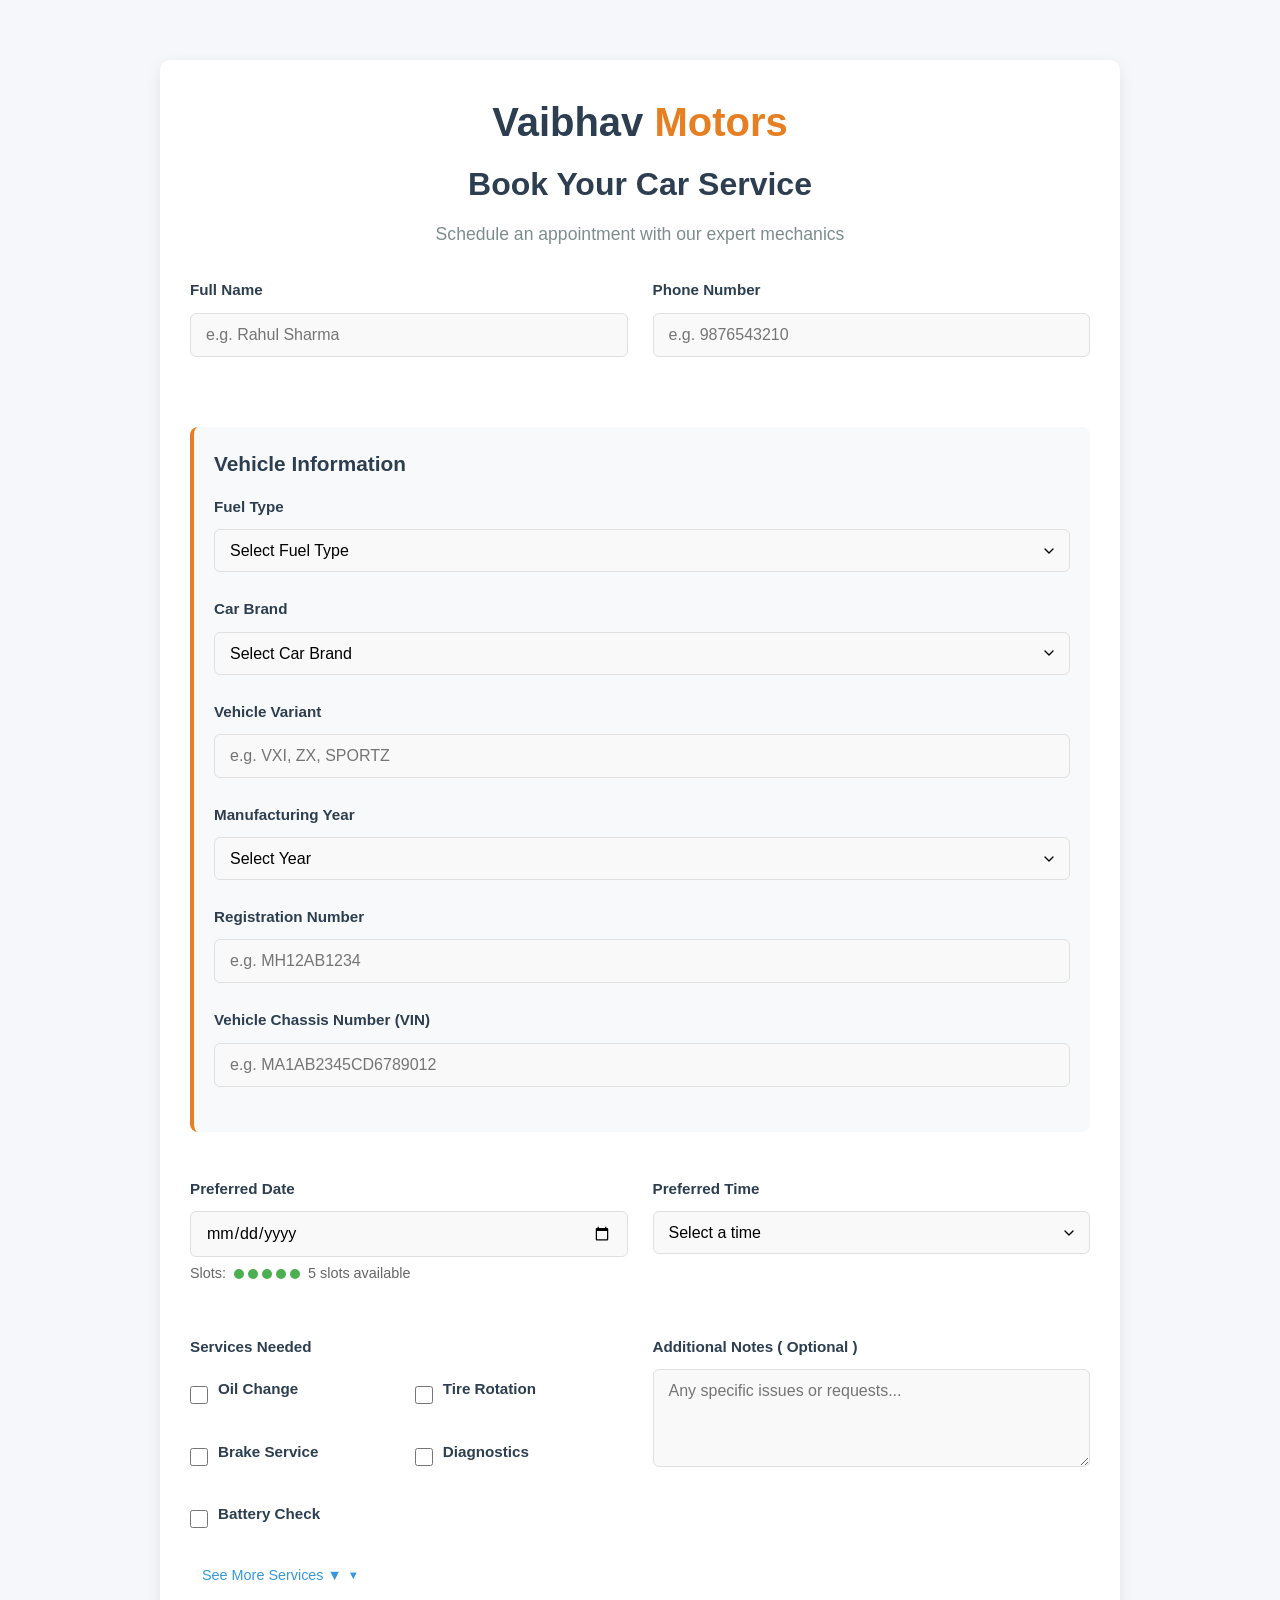
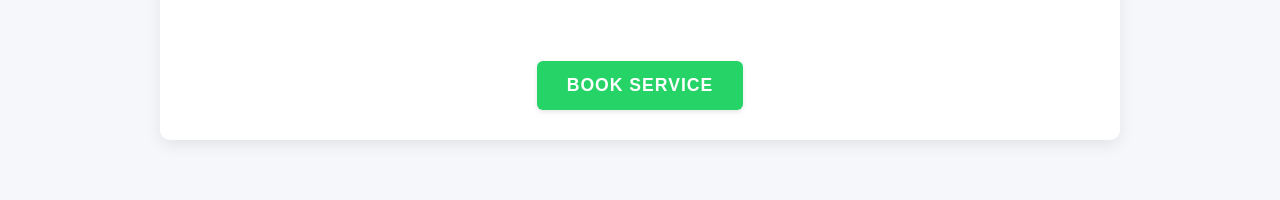
==== Booking.html @ 237698ea "Add files via upload" ====
<!DOCTYPE html>
<html lang="en">
<head>
    <meta charset="UTF-8">
    <meta name="viewport" content="width=device-width, initial-scale=1.0">
    <title>Garage Service Appointment</title>
    <style>
        /* Reset and Base Styles */
        * {
            margin: 0;
            padding: 0;
            box-sizing: border-box;
            font-family: 'Arial', sans-serif;
        }
        
        body {
            background-color: #f5f7fa;
            color: #333;
            line-height: 1.6;
        }
        
        .container {
            max-width: 1000px;
            margin: 20px auto;
            padding: 20px;
        }
        
        /* Appointment Section Styles */
        .appointment-section {
            background-color: #fff;
            border-radius: 10px;
            box-shadow: 0 5px 15px rgba(0, 0, 0, 0.08);
            padding: 30px;
            margin: 20px 0;
        }
        
        .section-header {
            text-align: center;
            margin-bottom: 30px;
        }
        
        .section-header h2 {
            color: #2c3e50;
            font-size: 2.2rem;
            margin-bottom: 10px;
            font-weight: 700;
        }
        
        .section-header p {
            color: #7f8c8d;
            font-size: 1.1rem;
        }
        
        /* Form Styles */
        .appointment-form {
            display: grid;
            grid-template-columns: repeat(auto-fit, minmax(300px, 1fr));
            gap: 25px;
        }
        
        .form-group {
            margin-bottom: 25px;
        }
        
        .form-group label {
            display: block;
            margin-bottom: 10px;
            font-weight: 600;
            color: #2c3e50;
            font-size: 0.95rem;
        }
        
        .form-control {
            width: 100%;
            padding: 12px 15px;
            border: 1px solid #e0e0e0;
            border-radius: 6px;
            font-size: 1rem;
            transition: all 0.3s ease;
            background-color: #f9f9f9;
        }
        
        .form-control:focus {
            outline: none;
            border-color: #3498db;
            box-shadow: 0 0 0 3px rgba(52, 152, 219, 0.1);
            background-color: #fff;
        }
        
        select.form-control {
            appearance: none;
            background-image: url("data:image/svg+xml;charset=UTF-8,%3csvg xmlns='http://www.w3.org/2000/svg' viewBox='0 0 24 24' fill='none' stroke='currentColor' stroke-width='2' stroke-linecap='round' stroke-linejoin='round'%3e%3cpolyline points='6 9 12 15 18 9'%3e%3c/polyline%3e%3c/svg%3e");
            background-repeat: no-repeat;
            background-position: right 12px center;
            background-size: 1em;
        }
        
        .service-checkboxes {
            display: grid;
            grid-template-columns: repeat(auto-fit, minmax(160px, 1fr));
            gap: 12px;
            margin-top: 10px;
        }
        
        .checkbox-group {
            display: flex;
            align-items: center;
            padding: 8px 0;
        }
        
        .checkbox-group input {
            margin-right: 10px;
            width: 18px;
            height: 18px;
            accent-color: #e67e22;
        }
        
        .form-submit {
            grid-column: 1 / -1;
            text-align: center;
            display: flex;
            justify-content: center;
            gap: 20px;
            margin-top: 20px;
        }
        
        .submit-btn {
            background-color: #e67e22;
            color: white;
            border: none;
            padding: 14px 30px;
            font-size: 1.1rem;
            border-radius: 6px;
            cursor: pointer;
            transition: all 0.3s ease;
            font-weight: 600;
            text-transform: uppercase;
            letter-spacing: 1px;
            box-shadow: 0 2px 5px rgba(0,0,0,0.1);
        }
        
        .whatsapp-btn {
            background-color: #25D366;
        }
        
        .submit-btn:hover {
            background-color: #d35400;
            transform: translateY(-2px);
            box-shadow: 0 4px 8px rgba(0,0,0,0.15);
        }
        
        .whatsapp-btn:hover {
            background-color: #128C7E;
        }
        
        /* See More Button Styles */
        .see-more-btn {
            background: none;
            border: none;
            color: #3498db;
            cursor: pointer;
            font-size: 0.9rem;
            margin-top: 15px;
            padding: 8px 12px;
            display: flex;
            align-items: center;
            gap: 6px;
            border-radius: 4px;
            transition: all 0.2s ease;
        }

        .see-more-btn:hover {
            background-color: #f0f7fd;
        }

        .see-more-btn::after {
            content: '▼';
            font-size: 0.7rem;
            transition: transform 0.3s ease;
        }

        .see-more-btn.expanded::after {
            transform: rotate(180deg);
        }
        
        .additional-service {
            display: none;
        }
        
        /* Vehicle Details Section */
        .vehicle-details {
            grid-column: 1 / -1;
            margin: 20px 0;
            padding: 20px;
            background-color: #f8f9fa;
            border-radius: 8px;
            border-left: 4px solid #e67e22;
        }
        
        .vehicle-details h3 {
            color: #2c3e50;
            margin-bottom: 15px;
            font-size: 1.3rem;
        }
        
        /* Date Status Styles */
        .date-status {
            margin-top: 8px;
            font-size: 0.85rem;
            padding: 8px 12px;
            border-radius: 4px;
            display: none;
        }
        
        .date-available {
            background-color: #e8f5e9;
            color: #2e7d32;
            border: 1px solid #c8e6c9;
        }
        
        .date-full {
            background-color: #ffebee;
            color: #c62828;
            border: 1px solid #ffcdd2;
        }
        
        .date-warning {
            background-color: #fff3e0;
            color: #ef6c00;
            border: 1px solid #ffcc80;
        }
        
        /* Slot Counter */
        .slot-counter {
            display: flex;
            align-items: center;
            gap: 8px;
            margin-top: 5px;
            font-size: 0.9rem;
            color: #666;
        }
        
        .slot-dots {
            display: flex;
            gap: 4px;
        }
        
        .slot-dot {
            width: 10px;
            height: 10px;
            border-radius: 50%;
            background-color: #e0e0e0;
        }
        
        .slot-dot.filled {
            background-color: #e67e22;
        }
        
        .slot-dot.available {
            background-color: #4caf50;
        }
        
        /* Responsive Adjustments */
        @media (max-width: 768px) {
            .appointment-form {
                grid-template-columns: 1fr;
            }
            
            .form-submit {
                flex-direction: column;
                gap: 12px;
            }
            
            .section-header h2 {
                font-size: 1.8rem;
            }
            
            .service-checkboxes {
                grid-template-columns: 1fr 1fr;
            }
        }
        
        @media (max-width: 480px) {
            .service-checkboxes {
                grid-template-columns: 1fr;
            }
            
            .container {
                padding: 10px;
            }
            
            .appointment-section {
                padding: 20px;
            }
        }
    </style>
</head>
<body>
    <div class="container">
        <section class="appointment-section">
            <div class="section-header">
                <h2 style="color: #2c3e50; font-size: 2.5rem; margin-bottom: 5px; font-weight: 700;">
                    Vaibhav <span style="color: #e67e22;">Motors</span>
                </h2>
                <h3 style="color: #2c3e50; font-size: 2.0rem; margin-bottom: 10px; font-weight: 700;">
                    Book Your Car Service
                </h3>
                <p>Schedule an appointment with our expert mechanics</p>
            </div>
            
            <form class="appointment-form" id="appointmentForm">
                <!-- Personal Information -->
                <div class="form-group">
                    <label for="name">Full Name</label>
                    <input type="text" id="name" class="form-control" 
                           placeholder="e.g. Rahul Sharma"
                           pattern="[A-Za-z\s]+"
                           title="Only alphabets and spaces allowed"
                           oninput="this.value = this.value.replace(/[^A-Za-z\s]/g, '')"
                           required>
                </div>
                
                <div class="form-group">
                    <label for="phone">Phone Number</label>
                    <input type="tel" id="phone" class="form-control" 
                           placeholder="e.g. 9876543210"
                           pattern="[0-9]{10}"
                           title="Please enter a valid 10-digit Indian phone number"
                           oninput="this.value = this.value.replace(/[^0-9]/g, '')"
                           minlength="10"
                           maxlength="10"
                           required>
                </div>

                <!-- Vehicle Details Section -->
                <div class="vehicle-details">
                    <h3>Vehicle Information</h3>
                    
                    <div class="form-group">
                        <label for="fuel-type">Fuel Type</label>
                        <select id="fuel-type" class="form-control" required>
                            <option value="">Select Fuel Type</option>
                            <option value="petrol">Petrol</option>
                            <option value="cng">CNG</option>
                            <option value="diesel">Diesel</option>
                        </select>
                    </div>

                    <div class="form-group">
                        <label for="car-brand">Car Brand</label>
                        <select id="car-brand" class="form-control" required onchange="loadModels()">
                            <option value="">Select Car Brand</option>
                            <option value="Maruti">Maruti</option>
                            <option value="Mahindra">Mahindra</option>
                            <option value="TATA">TATA</option>
                            <option value="Toyota">Toyota</option>
                            <option value="Hyundai">Hyundai</option>
                            <option value="Honda">Honda</option>
                            <option value="Kia">Kia</option>
                            <option value="Renault">Renault</option>
                            <option value="Volkswagen">Volkswagen</option>
                            <option value="Skoda">Skoda</option>
                            <option value="Ford">Ford</option>
                            <option value="MG">MG</option>
                            <option value="Nissan">Nissan</option>
                            <option value="Jeep">Jeep</option>
                            <option value="BMW">BMW</option>
                            <option value="Mercedes-Benz">Mercedes-Benz</option>
                            <option value="Audi">Audi</option>
                            <option value="Volvo">Volvo</option>
                            <option value="Jaguar">Jaguar</option>
                            <option value="Land Rover">Land Rover</option>
                        </select>
                    </div>

                    <div class="form-group" id="model-section" style="display:none;">
                        <label for="car-model">Car Model</label>
                        <select id="car-model" class="form-control" required>
                            <option value="">Select Model</option>
                        </select>
                    </div>

                    <div class="form-group">
                        <label for="vehicle-variant">Vehicle Variant</label>
                        <input type="text" id="vehicle-variant" class="form-control" 
                               placeholder="e.g. VXI, ZX, SPORTZ"
                               pattern="[A-Z0-9\s]+"
                               title="Only uppercase letters and numbers allowed"
                               oninput="this.value = this.value.toUpperCase().replace(/[^A-Z0-9\s]/g, '')"
                               maxlength="15"
                               required>
                    </div>

                    <div class="form-group">
                        <label for="manufacturing-year">Manufacturing Year</label>
                        <select id="manufacturing-year" class="form-control" required>
                            <option value="">Select Year</option>
                            <option value="2024">2024</option>
                            <option value="2023">2023</option>
                            <option value="2022">2022</option>
                            <option value="2021">2021</option>
                            <option value="2020">2020</option>
                            <option value="2019">2019</option>
                            <option value="2018">2018</option>
                            <option value="2017">2017</option>
                            <option value="2016">2016</option>
                            <option value="2015">2015</option>
                            <option value="2014">2014</option>
                            <option value="2013">2013</option>
                            <option value="2012">2012</option>
                            <option value="2011">2011</option>
                            <option value="2010">2010</option>
                            <option value="2009">2009</option>
                            <option value="2008">2008</option>
                            <option value="2007">2007</option>
                            <option value="2006">2006</option>
                            <option value="2005">2005</option>
                            <option value="2004">2004</option>
                            <option value="2003">2003</option>
                            <option value="2002">2002</option>
                            <option value="2001">2001</option>
                            <option value="2000">2000</option>
                        </select>
                    </div>

                    <div class="form-group">
                        <label for="registration-number">Registration Number</label>
                        <input type="text" id="registration-number" class="form-control" 
                               placeholder="e.g. MH12AB1234"
                               pattern="[A-Z]{2}[0-9]{1,2}[A-Z]{1,2}[0-9]{4}"
                               title="Enter valid Indian registration (e.g. MH12AB1234, DL1CA1234)"
                               oninput="this.value = this.value.toUpperCase().replace(/[^A-Z0-9]/g, '')"
                               required>
                    </div>

                    <div class="form-group">
                        <label for="chassis-number">Vehicle Chassis Number (VIN)</label>
                        <input type="text" id="chassis-number" class="form-control" 
                               placeholder="e.g. MA1AB2345CD6789012"
                               pattern="[A-HJ-NPR-Z0-9]{10,20}"
                               title="Must be 10-20 uppercase letters/numbers (excludes I, O, Q)"
                               oninput="this.value = this.value.toUpperCase().replace(/[^A-HJ-NPR-Z0-9]/g, '')"
                               required>
                    </div>
                </div>
                
                <!-- Appointment Details -->
                <div class="form-group">
                    <label for="date">Preferred Date</label>
                    <input type="date" id="date" class="form-control" required>
                    <div id="date-status" class="date-status"></div>
                    <div id="slot-counter" class="slot-counter">
                        <span>Slots:</span>
                        <div class="slot-dots" id="slot-dots">
                            <!-- Slot dots will be generated by JavaScript -->
                        </div>
                        <span id="slot-text">5 slots available</span>
                    </div>
                </div>
                
                <div class="form-group">
                    <label for="time">Preferred Time</label>
                    <select id="time" class="form-control" required>
                        <option value="">Select a time</option>
                        <option value="morning">Morning (8AM - 12PM)</option>
                        <option value="afternoon">Afternoon (12PM - 4PM)</option>
                        <option value="evening">Evening (4PM - 6PM)</option>
                    </select>
                </div>
                
                <!-- Services Section -->
                <div class="form-group">
                    <label>Services Needed</label>
                    <div class="service-checkboxes" id="services-container">
                        <!-- First 5 services (visible by default) -->
                        <div class="checkbox-group">
                            <input type="checkbox" id="oil-change" name="service">
                            <label for="oil-change">Oil Change</label>
                        </div>
                        <div class="checkbox-group">
                            <input type="checkbox" id="tire-rotation" name="service">
                            <label for="tire-rotation">Tire Rotation</label>
                        </div>
                        <div class="checkbox-group">
                            <input type="checkbox" id="brake-service" name="service">
                            <label for="brake-service">Brake Service</label>
                        </div>
                        <div class="checkbox-group">
                            <input type="checkbox" id="diagnostics" name="service">
                            <label for="diagnostics">Diagnostics</label>
                        </div>
                        <div class="checkbox-group">
                            <input type="checkbox" id="battery-check" name="service">
                            <label for="battery-check">Battery Check</label>
                        </div>
                        
                        <!-- Additional services (hidden by default) -->
                        <div class="checkbox-group additional-service">
                            <input type="checkbox" id="periodic-service" name="service">
                            <label for="periodic-service">Periodic Service</label>
                        </div>
                        <div class="checkbox-group additional-service">
                            <input type="checkbox" id="ac-repair" name="service">
                            <label for="ac-repair">AC Repair</label>
                        </div>
                        <div class="checkbox-group additional-service">
                            <input type="checkbox" id="inspection" name="service">
                            <label for="inspection">Inspection</label>
                        </div>
                        <div class="checkbox-group additional-service">
                            <input type="checkbox" id="major-service" name="service">
                            <label for="major-service">Major Service</label>
                        </div>
                        <div class="checkbox-group additional-service">
                            <input type="checkbox" id="accidental-service" name="service">
                            <label for="accidental-service">Accidental Repair</label>
                        </div>
                        <div class="checkbox-group additional-service">
                            <input type="checkbox" id="engine-repair" name="service">
                            <label for="engine-repair">Engine Repair</label>
                        </div>
                        <div class="checkbox-group additional-service">
                            <input type="checkbox" id="suspension-service" name="service">
                            <label for="suspension-service">Suspension</label>
                        </div>
                        <div class="checkbox-group additional-service">
                            <input type="checkbox" id="polishing-service" name="service">
                            <label for="polishing-service">Polishing</label>
                        </div>
                        <div class="checkbox-group additional-service">
                            <input type="checkbox" id="interior-service" name="service">
                            <label for="interior-service">Interior</label>
                        </div>
                        <div class="checkbox-group additional-service">
                            <input type="checkbox" id="other" name="service">
                            <label for="other">Other</label>
                        </div>
                    </div>
                    
                    <button type="button" id="see-more-btn" class="see-more-btn">See More Services ▼</button>
                </div>
                
                <div class="form-group">
                    <label for="notes">Additional Notes ( Optional )</label>
                    <textarea id="notes" class="form-control" rows="4" placeholder="Any specific issues or requests..."></textarea>
                </div>
                
                <div class="form-submit">
                    <button type="button" class="submit-btn whatsapp-btn" onclick="sendToWhatsApp()">
                        Book Service
                    </button>
                </div>
            </form>
        </section>
    </div>

    <script>
    // Simulated bookings data (in a real app, this would come from a database)
    const bookingsData = {
        // Example: "2024-01-15": 3 (means 3 bookings on Jan 15, 2024 - 2 slots remaining)
        "2024-01-15": 3,
        "2024-01-16": 5, // This date is fully booked (0 slots remaining)
        "2024-01-18": 1, // 4 slots remaining
        "2024-01-20": 2  // 3 slots remaining
    };

    // Define car models for each brand
    const carModels = {
        "Maruti": [
            "Alto 800", "Alto K10", "S-Presso", "Celerio", "Wagon R", "Ignis", "Swift", "Baleno",
            "Dzire", "Ciaz", "Brezza", "Fronx", "Jimny", "Grand Vitara", "Invicto",
            "Ertiga", "XL6", "Eeco", "Super Carry", "Tour S", "Tour H1", "Tour H2", "Tour V",
            "Wagon R EV", "Omni", "Gypsy", "Versa", "A-Star", "Estilo", "Ritz", "Kizashi", "Baleno RS"
        ],
        "Mahindra": [
            "Thar", "Scorpio N", "Scorpio Classic", "XUV700", "XUV300", "XUV400 EV", "Bolero", "Bolero Neo",
            "Bolero Maxi Truck", "Bolero Camper", "Alfa Plus", "Jeeto", "Supro", "Supro Max", "Supro Van",
            "XUV500", "TUV300", "KUV100", "Verito", "Verito Vibe", "e-Verito", "Marazzo", "Alturas G4", "Rexton",
            "XUV.e8 (Upcoming)", "XUV.e9 (Upcoming)", "BE.05 (Upcoming)", "BE.07 (Upcoming)"
        ],
        "TATA": [
            "Tiago", "Tiago NRG", "Tiago EV", "Altroz", "Altroz iTurbo", "Altroz EV", "Punch", "Punch EV",
            "Nexon", "Nexon EV", "Nexon EV Max", "Harrier", "Harrier EV (Upcoming)", "Safari", "Safari EV (Upcoming)",
            "Tigor", "Tigor EV", "Ace EV", "Intra", "Magic", "Magic EV", "Winger", "Xenon",
            "Indica", "Indigo", "Nano", "Sumo", "Sierra", "Venture", "Aria", "Hexa", "Zest", "Bolt",
            "Curvv (Upcoming)", "Curvv EV (Upcoming)", "Avinya EV (Upcoming)", "Blackbird (Upcoming)"
        ],
        "Toyota": [
            "Innova Crysta", "Innova HyCross", "Rumion", "Fortuner", "Fortuner Legender", "Urban Cruiser Hyryder", "Hilux",
            "Camry", "Glanza", "Vellfire", "Etios", "Etios Liva", "Etios Cross", "Corolla Altis", "Platinum Etios", "Qualis", "Prado",
            "bZ4X (Upcoming)", "Land Cruiser 250 (Upcoming)", "Yaris Cross (Upcoming)"
        ],
        "Hyundai": [
            "Creta", "Alcazar", "Venue", "Exter", "Tucson", "Kona Electric", "i20", "Grand i10 Nios", "Aura",
            "Verna", "Ioniq 5", "Santro", "Eon", "Xcent", "Elantra", "Accent", "Terracan", "Santa Fe",
            "Creta EV (Upcoming)", "Caspar (Upcoming)", "New Gen Verna (Upcoming)"
        ],
        "Honda": [
            "Amaze", "City", "City Hybrid", "Elevate", "Brio", "Brio Amaze", "Mobilio", "Jazz", "Jazz Hybrid", "WR-V", "CR-V", "Accord", "Civic",
            "New CR-V (Upcoming)", "New Accord Hybrid (Upcoming)"
        ],
        "Kia": [
            "Seltos", "Sonet", "Carens", "EV6", "Carnival", "Kia Rio", "EV9", "Clavis (Upcoming Compact SUV)", "Kia Carens EV (Upcoming)"
        ],
        "Renault": [
            "Kwid", "Kiger", "Triber", "Duster", "Captur", "Lodgy", "Fluence", "Scala", "Pulse",
            "Duster 2024 (Upcoming)", "New EV (Upcoming - 2025)"
        ],
        "Volkswagen": [
            "Taigun", "Virtus", "Tiguan", "T-Roc (CBU)", "Polo", "Vento", "Ameo", "Passat", "Beetle",
            "ID.4 (Upcoming - Electric)", "New Tiguan (Upcoming - 2024)", "ID. Buzz (Upcoming - Electric MPV)"
        ],
        "Skoda": [
            "Kushaq", "Slavia", "Kodiaq", "Superb (CBU)", "Rapid", "Octavia", "Yeti", "Fabia",
            "Enyaq EV (Upcoming - 2025)", "New Octavia (Upcoming - CBU)", "Kushaq Monte Carlo (Upcoming)"
        ],
        "Ford": [
            "EcoSport", "Endeavour", "Figo", "Aspire", "Freestyle", "Mustang", "Figo Classic", "Ikon", "Fiesta", "Fiesta Classic", "Mondeo", "Fusion",
            "Ford GT (Limited Edition - CBU)", "Raptor (Limited Edition - CBU)"
        ],
        "MG": [
            "Hector", "Hector Plus", "Gloster", "Astor", "ZS EV", "Comet EV",
            "MG4 EV (Upcoming)", "Hector Facelift (Upcoming)", "New Electric SUV (Upcoming)"
        ],
        "Nissan": [
            "Magnite", "Kicks", "Sunny", "Terrano", "Micra", "X-Trail",
            "New Kicks (Upcoming - 2024)", "EV for India (Upcoming - 2025)"
        ],
        "Jeep": [
            "Compass", "Meridian", "Grand Cherokee", "Wrangler", "Cherokee",
            "Compass EV (Upcoming - 2025)", "New Generation Wrangler (Upcoming)", "Recon EV (Upcoming - 2026)"
        ],
        "BMW": [
            "2 Series Gran Coupe", "3 Series", "5 Series", "7 Series", "i7", "X1", "X3", "X5", "X7", "iX", "i4", "iX1",
            "M340i", "X3 M40i", "X5 M50i", "M2", "M4", "M8", "6 Series Gran Turismo", "Z4", "X6",
            "New X3 (Upcoming - 2024)", "XM (Upcoming - Hybrid SUV)", "i5 (Upcoming - Electric Sedan)"
        ],
        "Mercedes-Benz": [
            "A-Class Limousine", "C-Class", "E-Class", "S-Class", "EQS", "GLA", "GLB", "GLC", "GLE", "GLS", "EQB", "EQE SUV",
            "AMG A 35", "AMG C 43", "AMG E 53", "AMG GT", "Maybach S-Class", "Maybach GLS", "B-Class", "CLS", "V-Class",
            "CLE (Upcoming - 2024)", "EQG (Upcoming - Electric G-Class)", "MMA Platform EVs (Upcoming - 2025)"
        ],
        "Audi": [
            "A4", "A6", "A8 L", "e-tron GT", "Q3", "Q3 Sportback", "Q5", "Q7", "Q8", "e-tron", "e-tron Sportback",
            "S5 Sportback", "RS5 Sportback", "RS Q8", "A3", "A5", "Q2", "TT", "R8",
            "Q6 e-tron (Upcoming - 2024)", "A6 e-tron (Upcoming)", "New Q5 (Upcoming - 2024)"
        ],
        "Volvo": [
            "XC40", "XC40 Recharge (Electric)", "XC60", "XC90", "S90", "V90 Cross Country", "S60", "V40", "V40 Cross Country",
            "EX90 (Upcoming - Electric Flagship)", "C40 Recharge (Upcoming - Electric Coupe SUV)", "EX30 (Upcoming - Compact Electric SUV)"
        ],
        "Jaguar": [
            "XF", "F-Pace", "E-Pace", "I-Pace", "XE", "XJ", "F-Type",
            "New Electric XJ (Upcoming - 2025)", "Jaguar e-Pace (Upcoming - Electric)"
        ],
        "Land Rover": [
            "Range Rover Evoque", "Range Rover Velar", "Range Rover Sport", "Range Rover", "Discovery", "Discovery Sport", "Defender",
            "Range Rover SV", "Defender V8", "Freelander", "Range Rover Classic",
            "Range Rover Electric (Upcoming - 2025)", "Defender Electric (Upcoming)", "Discovery Electric (Upcoming)"
        ]
    };

    // Function to get today's date in YYYY-MM-DD format (timezone safe)
    function getTodayDate() {
        const now = new Date();
        // Adjust for timezone offset to get correct local date
        const timezoneOffset = now.getTimezoneOffset() * 60000; // offset in milliseconds
        const localDate = new Date(now.getTime() - timezoneOffset);
        return localDate.toISOString().split('T')[0];
    }

    // Set minimum date to today for the date input
    document.addEventListener('DOMContentLoaded', function() {
        const dateInput = document.getElementById('date');
        const today = getTodayDate();
        dateInput.setAttribute('min', today);
        
        // Add event listener for date changes
        dateInput.addEventListener('change', checkDateAvailability);
        
        // Initialize slot counter
        updateSlotCounter(5);
        
        // See More Services functionality
        const seeMoreBtn = document.getElementById('see-more-btn');
        
        seeMoreBtn.addEventListener('click', function() {
            const additionalServices = document.querySelectorAll('.additional-service');
            const btn = this;
            
            additionalServices.forEach(service => {
                if (service.style.display === 'none' || !service.style.display) {
                    service.style.display = 'flex';
                    btn.textContent = 'See Less Services';
                    btn.classList.add('expanded');
                } else {
                    service.style.display = 'none';
                    btn.textContent = 'See More Services';
                    btn.classList.remove('expanded');
                }
            });
        });
    });

    // Function to update slot counter visualization
    function updateSlotCounter(slotsLeft) {
        const slotDots = document.getElementById('slot-dots');
        const slotText = document.getElementById('slot-text');
        
        // Clear existing dots
        slotDots.innerHTML = '';
        
        // Create 5 dots
        for (let i = 0; i < 5; i++) {
            const dot = document.createElement('div');
            dot.className = 'slot-dot';
            
            if (i < (5 - slotsLeft)) {
                dot.classList.add('filled');
            } else {
                dot.classList.add('available');
            }
            
            slotDots.appendChild(dot);
        }
        
        // Update text
        if (slotsLeft === 0) {
            slotText.textContent = 'No slots available';
        } else if (slotsLeft === 1) {
            slotText.textContent = '1 slot remaining';
        } else {
            slotText.textContent = `${slotsLeft} slots available`;
        }
    }

    // Function to check date availability
    function checkDateAvailability() {
        const dateInput = document.getElementById('date');
        const dateStatus = document.getElementById('date-status');
        const selectedDate = dateInput.value;
        
        if (!selectedDate) {
            dateStatus.style.display = 'none';
            updateSlotCounter(5);
            return;
        }
        
        // Check if date is in the past
        const today = getTodayDate();
        if (selectedDate < today) {
            dateStatus.textContent = "Please select a future date";
            dateStatus.className = "date-status date-full";
            dateStatus.style.display = 'block';
            updateSlotCounter(0);
            return;
        }
        
        // Check booking count for selected date
        const bookingCount = bookingsData[selectedDate] || 0;
        const slotsLeft = 5 - bookingCount;
        
        // Update slot counter
        updateSlotCounter(slotsLeft);
        
        if (bookingCount >= 5) {
            dateStatus.textContent = "❌ Booking Full for this date. Please select another date.";
            dateStatus.className = "date-status date-full";
            dateStatus.style.display = 'block';
        } else if (slotsLeft === 1) {
            dateStatus.textContent = "⚠️ Only 1 slot remaining for this date! Book quickly!";
            dateStatus.className = "date-status date-warning";
            dateStatus.style.display = 'block';
        } else if (slotsLeft === 2) {
            dateStatus.textContent = "ℹ️ Only 2 slots remaining for this date";
            dateStatus.className = "date-status date-warning";
            dateStatus.style.display = 'block';
        } else {
            dateStatus.textContent = `✅ ${slotsLeft} slots available for this date`;
            dateStatus.className = "date-status date-available";
            dateStatus.style.display = 'block';
        }
    }

    // Function to load models based on selected brand
    function loadModels() {
        const brandSelect = document.getElementById('car-brand');
        const modelSelect = document.getElementById('car-model');
        const modelSection = document.getElementById('model-section');
        
        // Clear previous models
        modelSelect.innerHTML = '<option value="">Select Model</option>';
        
        // Get selected brand
        const selectedBrand = brandSelect.value;
        
        if (selectedBrand && carModels[selectedBrand]) {
            // Show model section
            modelSection.style.display = 'block';
            
            // Add models to dropdown
            carModels[selectedBrand].forEach(model => {
                const option = document.createElement('option');
                option.value = model;
                option.textContent = model;
                modelSelect.appendChild(option);
            });
        } else {
            // Hide model section if no brand selected
            modelSection.style.display = 'none';
        }
    }

    // New function for local congratulations popup
    function showCongratulations(name, date) {
        const congratsHTML = `
            <div id="congrats-popup" style="
                position: fixed;
                top: 0;
                left: 0;
                width: 100%;
                height: 100%;
                background: rgba(0,0,0,0.8);
                display: flex;
                align-items: center;
                justify-content: center;
                z-index: 10000;
                font-family: Arial, sans-serif;
            ">
                <div style="
                    background: white;
                    padding: 40px;
                    border-radius: 15px;
                    text-align: center;
                    max-width: 500px;
                    width: 90%;
                    box-shadow: 0 10px 30px rgba(0,0,0,0.3);
                    animation: popIn 0.5s ease-out;
                ">
                    <div style="font-size: 60px; color: #25D366; margin-bottom: 20px;">🎉</div>
                    <h2 style="color: #2c3e50; margin-bottom: 15px; font-size: 1.8rem;">Booking Request Sent!</h2>
                    <p style="color: #7f8c8d; margin-bottom: 25px; line-height: 1.6;">
                        Thank you <strong>${name}</strong>! Your service appointment request for <strong>${date}</strong> has been received successfully.
                    </p>
                    <p style="color: #e67e22; margin-bottom: 20px; font-weight: bold;">
                        ✅ We'll contact you within 30 minutes to confirm your appointment
                    </p>
                    <div style="background: #f8f9fa; padding: 15px; border-radius: 8px; margin: 20px 0; text-align: left;">
                        <p style="margin: 5px 0; color: #2c3e50;"><strong>Next Steps:</strong></p>
                        <p style="margin: 5px 0; color: #7f8c8d;">1. Wait for our confirmation call</p>
                        <p style="margin: 5px 0; color: #7f8c8d;">2. Bring your vehicle documents</p>
                        <p style="margin: 5px 0; color: #7f8c8d;">3. Arrive 10 minutes before appointment</p>
                    </div>
                    <button onclick="closeCongratulations()" style="
                        background: #e67e22;
                        color: white;
                        border: none;
                        padding: 12px 30px;
                        border-radius: 6px;
                        font-size: 1rem;
                        cursor: pointer;
                        font-weight: bold;
                        transition: all 0.3s ease;
                    " onmouseover="this.style.background='#d35400'" onmouseout="this.style.background='#e67e22'">
                        Got It!
                    </button>
                </div>
            </div>
            <style>
                @keyframes popIn {
                    0% { transform: scale(0.8); opacity: 0; }
                    100% { transform: scale(1); opacity: 1; }
                }
            </style>
        `;
        
        document.body.insertAdjacentHTML('beforeend', congratsHTML);
    }

    function closeCongratulations() {
        const popup = document.getElementById('congrats-popup');
        if (popup) {
            popup.remove();
        }
    }

    // WhatsApp Functionality
    function sendToWhatsApp() {
        const form = document.getElementById('appointmentForm');
        const requiredFields = form.querySelectorAll('[required]');
        let isValid = true;

        // Check each required field
        requiredFields.forEach(field => {
            if (!field.value.trim()) {
                field.style.borderColor = 'red';
                isValid = false;
            } else {
                field.style.borderColor = ''; // Reset if valid
            }
            
            // Special validation for registration number
            if (field.id === 'registration-number') {
                const regEx = /^[A-Z]{2}[0-9]{1,2}[A-Z]{1,2}[0-9]{4}$/;
                if (!regEx.test(field.value)) {
                    field.style.borderColor = 'red';
                    isValid = false;
                }
            }
            
            // Special validation for chassis number
            if (field.id === 'chassis-number') {
                const regEx = /^[A-HJ-NPR-Z0-9]{10,20}$/;
                if (!regEx.test(field.value)) {
                    field.style.borderColor = 'red';
                    isValid = false;
                }
            }
        });

        // Check date availability before proceeding
        const dateInput = document.getElementById('date');
        const selectedDate = dateInput.value;
        const bookingCount = bookingsData[selectedDate] || 0;
        
        if (bookingCount >= 5) {
            alert('❌ Booking Full for this date. Please select another date.');
            dateInput.focus();
            return;
        }

        if (!isValid) {
            alert('Please fill in all required fields correctly');
            return;
        }

        // Get all form values
        const name = document.getElementById('name').value;
        const phone = document.getElementById('phone').value;
        const fuelType = document.getElementById('fuel-type').value;
        const brand = document.getElementById('car-brand').value;
        const model = document.getElementById('car-model').value;
        const variant = document.getElementById('vehicle-variant').value;
        const year = document.getElementById('manufacturing-year').value;
        const regNumber = document.getElementById('registration-number').value;
        const chassisNumber = document.getElementById('chassis-number').value;
        const date = document.getElementById('date').value;
        const time = document.getElementById('time').value;
        
        // Format date
        const formattedDate = new Date(date).toLocaleDateString('en-US', {
            weekday: 'long',
            year: 'numeric',
            month: 'long',
            day: 'numeric'
        });
        
        // Get selected services
        let services = [];
        document.querySelectorAll('input[name="service"]:checked').forEach(checkbox => {
            services.push(checkbox.nextElementSibling.textContent);
        });
        
        // Create complete message with congratulations
        const message = `*New Garage Service Appointment Request* 🚗🔧\n\n` +
                       `*Customer Name:* ${name}\n` +
                       `*Contact Number:* ${phone}\n` +
                       `*Vehicle Details:* ${brand} ${model} (${variant})\n` +
                       `*Fuel Type:* ${fuelType}\n` +
                       `*Manufacturing Year:* ${year}\n` +
                       `*Registration:* ${regNumber}\n` +
                       `*Chassis Number (VIN):* ${chassisNumber}\n` +
                       `*Preferred Date:* ${formattedDate}\n` +
                       `*Preferred Time:* ${time}\n` +
                       `*Services Needed:* ${services.join(', ') || 'None'}\n` +
                       `${document.getElementById('notes').value ? `*Additional Notes:*\n${document.getElementById('notes').value}` : ''}\n\n` +
                       `---\n` +
                       `🎉 *Booking Confirmed!*\n` +
                       `Thank you for choosing Vaibhav Motors! Your appointment request has been received. We will contact you shortly to confirm the timing.\n\n` +
                       `📍 *Vaibhav Motors*\n` +
                       `📞 +91 80872 67039\n` +
                       `⏰ Mon-Sat: 8AM-8PM`;
        
        // Encode for URL
        const encodedMessage = encodeURIComponent(message);
        
        // WhatsApp number
        const whatsappNumber = "918087267039";
        
        // Open WhatsApp
        window.open(`https://wa.me/${whatsappNumber}?text=${encodedMessage}`, '_blank');
        
        // Show local congratulations popup
        showCongratulations(name, formattedDate);
        
        // Simulate booking update (in real app, this would update database)
        const slotsLeft = 5 - bookingCount;
        let confirmationMessage = `Booking request sent! We'll confirm your appointment shortly.`;
        
        if (slotsLeft === 1) {
            confirmationMessage += `\n\n⚠️ This was the last slot for ${formattedDate}!`;
        } else if (slotsLeft === 2) {
            confirmationMessage += `\n\nℹ️ Only 1 slot remaining for ${formattedDate} after your booking.`;
        } else {
            confirmationMessage += `\n\n✅ ${slotsLeft - 1} slots remaining for ${formattedDate} after your booking.`;
        }
        
        // Update the booking count (in real app, this would be server-side)
        // For demo purposes only
        bookingsData[selectedDate] = (bookingsData[selectedDate] || 0) + 1;
        
        // Refresh date status display
        setTimeout(() => {
            checkDateAvailability();
        }, 100);
    }
</script>
</body>
</html>
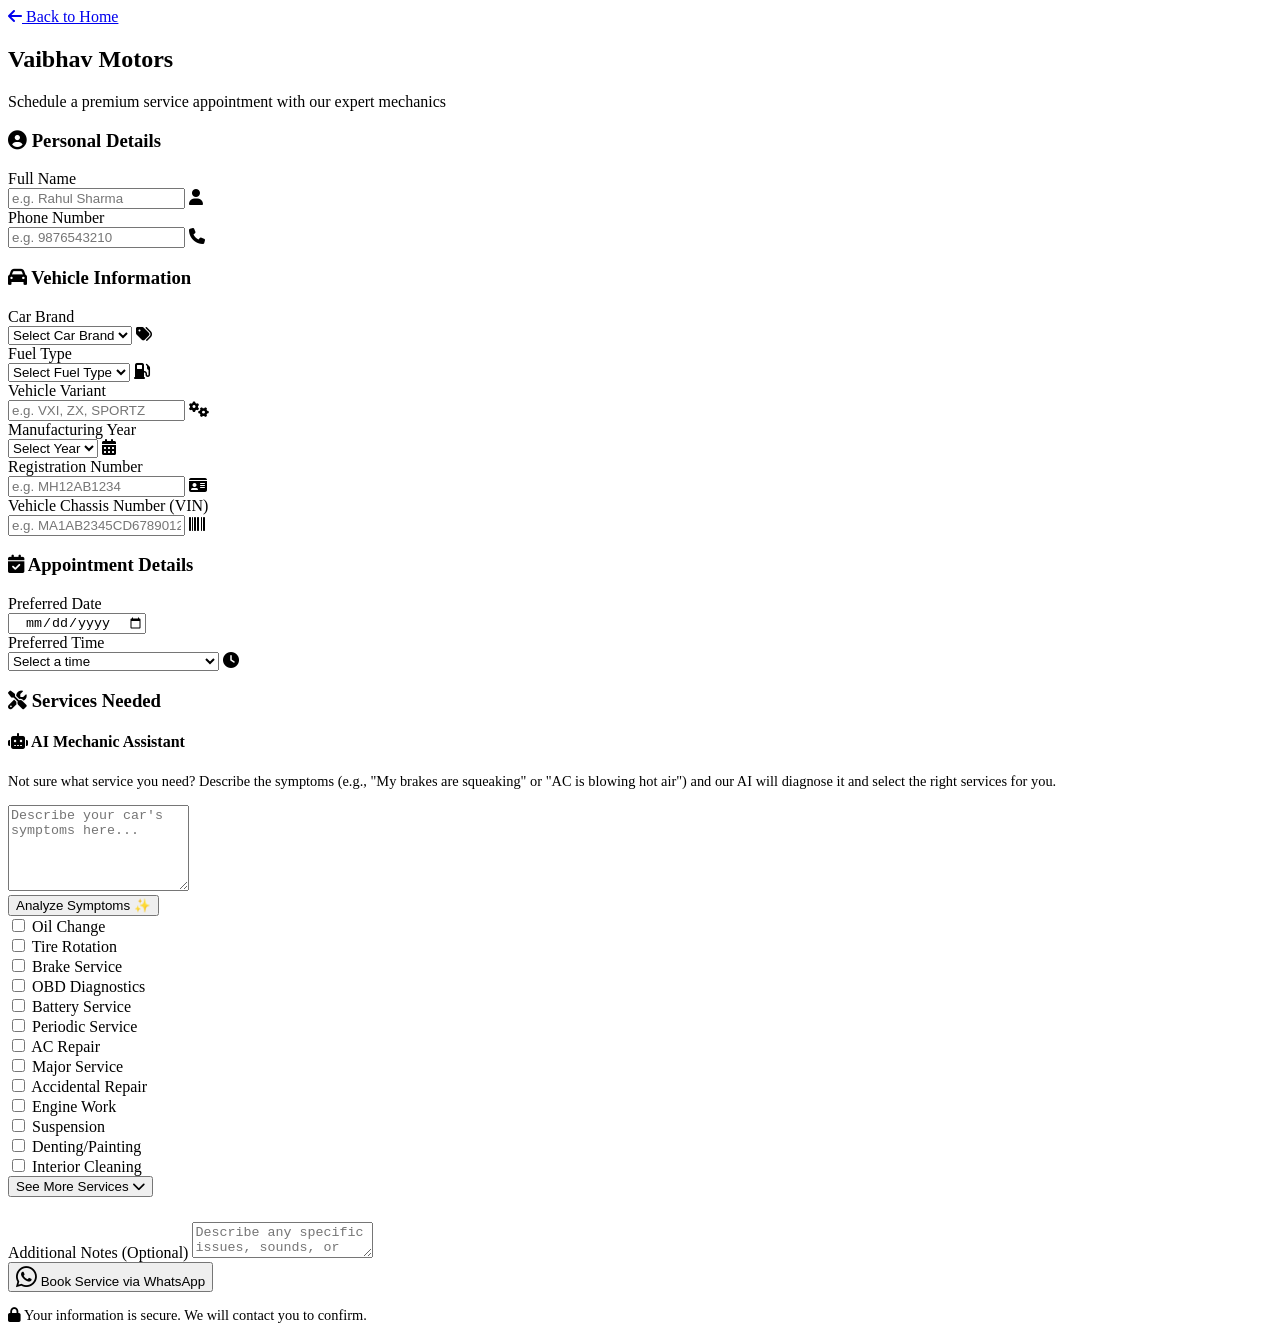
==== commit 389299bd: "Update Booking.html" ====
--- a/Booking.html
+++ b/Booking.html
@@ -3,474 +3,229 @@
 <head>
     <meta charset="UTF-8">
     <meta name="viewport" content="width=device-width, initial-scale=1.0">
-    <title>Garage Service Appointment</title>
-    <style>
-        /* Reset and Base Styles */
-        * {
-            margin: 0;
-            padding: 0;
-            box-sizing: border-box;
-            font-family: 'Arial', sans-serif;
-        }
-        
-        body {
-            background-color: #f5f7fa;
-            color: #333;
-            line-height: 1.6;
-        }
-        
-        .container {
-            max-width: 1000px;
-            margin: 20px auto;
-            padding: 20px;
-        }
-        
-        /* Appointment Section Styles */
-        .appointment-section {
-            background-color: #fff;
-            border-radius: 10px;
-            box-shadow: 0 5px 15px rgba(0, 0, 0, 0.08);
-            padding: 30px;
-            margin: 20px 0;
-        }
-        
-        .section-header {
-            text-align: center;
-            margin-bottom: 30px;
-        }
-        
-        .section-header h2 {
-            color: #2c3e50;
-            font-size: 2.2rem;
-            margin-bottom: 10px;
-            font-weight: 700;
-        }
-        
-        .section-header p {
-            color: #7f8c8d;
-            font-size: 1.1rem;
-        }
-        
-        /* Form Styles */
-        .appointment-form {
-            display: grid;
-            grid-template-columns: repeat(auto-fit, minmax(300px, 1fr));
-            gap: 25px;
-        }
-        
-        .form-group {
-            margin-bottom: 25px;
-        }
-        
-        .form-group label {
-            display: block;
-            margin-bottom: 10px;
-            font-weight: 600;
-            color: #2c3e50;
-            font-size: 0.95rem;
-        }
-        
-        .form-control {
-            width: 100%;
-            padding: 12px 15px;
-            border: 1px solid #e0e0e0;
-            border-radius: 6px;
-            font-size: 1rem;
-            transition: all 0.3s ease;
-            background-color: #f9f9f9;
-        }
-        
-        .form-control:focus {
-            outline: none;
-            border-color: #3498db;
-            box-shadow: 0 0 0 3px rgba(52, 152, 219, 0.1);
-            background-color: #fff;
-        }
-        
-        select.form-control {
-            appearance: none;
-            background-image: url("data:image/svg+xml;charset=UTF-8,%3csvg xmlns='http://www.w3.org/2000/svg' viewBox='0 0 24 24' fill='none' stroke='currentColor' stroke-width='2' stroke-linecap='round' stroke-linejoin='round'%3e%3cpolyline points='6 9 12 15 18 9'%3e%3c/polyline%3e%3c/svg%3e");
-            background-repeat: no-repeat;
-            background-position: right 12px center;
-            background-size: 1em;
-        }
-        
-        .service-checkboxes {
-            display: grid;
-            grid-template-columns: repeat(auto-fit, minmax(160px, 1fr));
-            gap: 12px;
-            margin-top: 10px;
-        }
-        
-        .checkbox-group {
-            display: flex;
-            align-items: center;
-            padding: 8px 0;
-        }
-        
-        .checkbox-group input {
-            margin-right: 10px;
-            width: 18px;
-            height: 18px;
-            accent-color: #e67e22;
-        }
-        
-        .form-submit {
-            grid-column: 1 / -1;
-            text-align: center;
-            display: flex;
-            justify-content: center;
-            gap: 20px;
-            margin-top: 20px;
-        }
-        
-        .submit-btn {
-            background-color: #e67e22;
-            color: white;
-            border: none;
-            padding: 14px 30px;
-            font-size: 1.1rem;
-            border-radius: 6px;
-            cursor: pointer;
-            transition: all 0.3s ease;
-            font-weight: 600;
-            text-transform: uppercase;
-            letter-spacing: 1px;
-            box-shadow: 0 2px 5px rgba(0,0,0,0.1);
-        }
-        
-        .whatsapp-btn {
-            background-color: #25D366;
-        }
-        
-        .submit-btn:hover {
-            background-color: #d35400;
-            transform: translateY(-2px);
-            box-shadow: 0 4px 8px rgba(0,0,0,0.15);
-        }
-        
-        .whatsapp-btn:hover {
-            background-color: #128C7E;
-        }
-        
-        /* See More Button Styles */
-        .see-more-btn {
-            background: none;
-            border: none;
-            color: #3498db;
-            cursor: pointer;
-            font-size: 0.9rem;
-            margin-top: 15px;
-            padding: 8px 12px;
-            display: flex;
-            align-items: center;
-            gap: 6px;
-            border-radius: 4px;
-            transition: all 0.2s ease;
-        }
-
-        .see-more-btn:hover {
-            background-color: #f0f7fd;
-        }
-
-        .see-more-btn::after {
-            content: '▼';
-            font-size: 0.7rem;
-            transition: transform 0.3s ease;
-        }
-
-        .see-more-btn.expanded::after {
-            transform: rotate(180deg);
-        }
-        
-        .additional-service {
-            display: none;
-        }
-        
-        /* Vehicle Details Section */
-        .vehicle-details {
-            grid-column: 1 / -1;
-            margin: 20px 0;
-            padding: 20px;
-            background-color: #f8f9fa;
-            border-radius: 8px;
-            border-left: 4px solid #e67e22;
-        }
-        
-        .vehicle-details h3 {
-            color: #2c3e50;
-            margin-bottom: 15px;
-            font-size: 1.3rem;
-        }
-        
-        /* Date Status Styles */
-        .date-status {
-            margin-top: 8px;
-            font-size: 0.85rem;
-            padding: 8px 12px;
-            border-radius: 4px;
-            display: none;
-        }
-        
-        .date-available {
-            background-color: #e8f5e9;
-            color: #2e7d32;
-            border: 1px solid #c8e6c9;
-        }
-        
-        .date-full {
-            background-color: #ffebee;
-            color: #c62828;
-            border: 1px solid #ffcdd2;
-        }
-        
-        .date-warning {
-            background-color: #fff3e0;
-            color: #ef6c00;
-            border: 1px solid #ffcc80;
-        }
-        
-        /* Slot Counter */
-        .slot-counter {
-            display: flex;
-            align-items: center;
-            gap: 8px;
-            margin-top: 5px;
-            font-size: 0.9rem;
-            color: #666;
-        }
-        
-        .slot-dots {
-            display: flex;
-            gap: 4px;
-        }
-        
-        .slot-dot {
-            width: 10px;
-            height: 10px;
-            border-radius: 50%;
-            background-color: #e0e0e0;
-        }
-        
-        .slot-dot.filled {
-            background-color: #e67e22;
-        }
-        
-        .slot-dot.available {
-            background-color: #4caf50;
-        }
-        
-        /* Responsive Adjustments */
-        @media (max-width: 768px) {
-            .appointment-form {
-                grid-template-columns: 1fr;
-            }
-            
-            .form-submit {
-                flex-direction: column;
-                gap: 12px;
-            }
-            
-            .section-header h2 {
-                font-size: 1.8rem;
-            }
-            
-            .service-checkboxes {
-                grid-template-columns: 1fr 1fr;
-            }
-        }
-        
-        @media (max-width: 480px) {
-            .service-checkboxes {
-                grid-template-columns: 1fr;
-            }
-            
-            .container {
-                padding: 10px;
-            }
-            
-            .appointment-section {
-                padding: 20px;
-            }
-        }
-    </style>
+    <title>Book Service - Vaibhav Motors</title>
+    <!-- FontAwesome for Icons -->
+    <link rel="stylesheet" href="https://cdnjs.cloudflare.com/ajax/libs/font-awesome/6.4.0/css/all.min.css">
+    <link rel="stylesheet" href="Booking.css">
 </head>
 <body>
     <div class="container">
-        <section class="appointment-section">
-            <div class="section-header">
-                <h2 style="color: #2c3e50; font-size: 2.5rem; margin-bottom: 5px; font-weight: 700;">
-                    Vaibhav <span style="color: #e67e22;">Motors</span>
-                </h2>
-                <h3 style="color: #2c3e50; font-size: 2.0rem; margin-bottom: 10px; font-weight: 700;">
-                    Book Your Car Service
-                </h3>
-                <p>Schedule an appointment with our expert mechanics</p>
-            </div>
+        
+        <div class="top-nav">
+            <a href="index.html" class="back-link"><i class="fas fa-arrow-left"></i> Back to Home</a>
+        </div>
+
+        <div class="section-header">
+            <h2>Vaibhav <span>Motors</span></h2>
+            <p>Schedule a premium service appointment with our expert mechanics</p>
+        </div>
+        
+        <form id="appointmentForm">
             
-            <form class="appointment-form" id="appointmentForm">
-                <!-- Personal Information -->
-                <div class="form-group">
-                    <label for="name">Full Name</label>
-                    <input type="text" id="name" class="form-control" 
-                           placeholder="e.g. Rahul Sharma"
-                           pattern="[A-Za-z\s]+"
-                           title="Only alphabets and spaces allowed"
-                           oninput="this.value = this.value.replace(/[^A-Za-z\s]/g, '')"
-                           required>
-                </div>
+            <!-- Personal Information Card -->
+            <div class="form-section">
+                <h3 class="section-title"><i class="fas fa-user-circle"></i> Personal Details</h3>
+                <div class="form-grid">
+                    <div class="form-group">
+                        <label for="name">Full Name</label>
+                        <div class="input-wrapper">
+                            <input type="text" id="name" class="form-control" 
+                                   placeholder="e.g. Rahul Sharma"
+                                   pattern="[A-Za-z\s]+"
+                                   title="Only alphabets and spaces allowed"
+                                   oninput="this.value = this.value.replace(/[^A-Za-z\s]/g, '')"
+                                   required>
+                            <i class="fas fa-user"></i>
+                        </div>
+                    </div>
+                    
+                    <div class="form-group">
+                        <label for="phone">Phone Number</label>
+                        <div class="input-wrapper">
+                            <input type="tel" id="phone" class="form-control" 
+                                   placeholder="e.g. 9876543210"
+                                   pattern="[0-9]{10}"
+                                   title="Please enter a valid 10-digit Indian phone number"
+                                   oninput="this.value = this.value.replace(/[^0-9]/g, '')"
+                                   minlength="10" maxlength="10" required>
+                            <i class="fas fa-phone"></i>
+                        </div>
+                    </div>
+                </div>
+            </div>
+
+            <!-- Vehicle Details Card -->
+            <div class="form-section">
+                <h3 class="section-title"><i class="fas fa-car"></i> Vehicle Information</h3>
                 
-                <div class="form-group">
-                    <label for="phone">Phone Number</label>
-                    <input type="tel" id="phone" class="form-control" 
-                           placeholder="e.g. 9876543210"
-                           pattern="[0-9]{10}"
-                           title="Please enter a valid 10-digit Indian phone number"
-                           oninput="this.value = this.value.replace(/[^0-9]/g, '')"
-                           minlength="10"
-                           maxlength="10"
-                           required>
-                </div>
-
-                <!-- Vehicle Details Section -->
-                <div class="vehicle-details">
-                    <h3>Vehicle Information</h3>
-                    
-                    <div class="form-group">
-                        <label for="fuel-type">Fuel Type</label>
-                        <select id="fuel-type" class="form-control" required>
-                            <option value="">Select Fuel Type</option>
-                            <option value="petrol">Petrol</option>
-                            <option value="cng">CNG</option>
-                            <option value="diesel">Diesel</option>
-                        </select>
-                    </div>
-
+                <div class="form-grid">
                     <div class="form-group">
                         <label for="car-brand">Car Brand</label>
-                        <select id="car-brand" class="form-control" required onchange="loadModels()">
-                            <option value="">Select Car Brand</option>
-                            <option value="Maruti">Maruti</option>
-                            <option value="Mahindra">Mahindra</option>
-                            <option value="TATA">TATA</option>
-                            <option value="Toyota">Toyota</option>
-                            <option value="Hyundai">Hyundai</option>
-                            <option value="Honda">Honda</option>
-                            <option value="Kia">Kia</option>
-                            <option value="Renault">Renault</option>
-                            <option value="Volkswagen">Volkswagen</option>
-                            <option value="Skoda">Skoda</option>
-                            <option value="Ford">Ford</option>
-                            <option value="MG">MG</option>
-                            <option value="Nissan">Nissan</option>
-                            <option value="Jeep">Jeep</option>
-                            <option value="BMW">BMW</option>
-                            <option value="Mercedes-Benz">Mercedes-Benz</option>
-                            <option value="Audi">Audi</option>
-                            <option value="Volvo">Volvo</option>
-                            <option value="Jaguar">Jaguar</option>
-                            <option value="Land Rover">Land Rover</option>
-                        </select>
+                        <div class="input-wrapper">
+                            <select id="car-brand" class="form-control" required onchange="loadModels()">
+                                <option value="">Select Car Brand</option>
+                                <option value="Maruti">Maruti</option>
+                                <option value="Mahindra">Mahindra</option>
+                                <option value="TATA">TATA</option>
+                                <option value="Toyota">Toyota</option>
+                                <option value="Hyundai">Hyundai</option>
+                                <option value="Honda">Honda</option>
+                                <option value="Kia">Kia</option>
+                                <option value="Renault">Renault</option>
+                                <option value="Volkswagen">Volkswagen</option>
+                                <option value="Skoda">Skoda</option>
+                                <option value="Ford">Ford</option>
+                                <option value="MG">MG</option>
+                                <option value="Nissan">Nissan</option>
+                                <option value="Jeep">Jeep</option>
+                                <option value="BMW">BMW</option>
+                                <option value="Mercedes-Benz">Mercedes-Benz</option>
+                                <option value="Audi">Audi</option>
+                                <option value="Volvo">Volvo</option>
+                                <option value="Jaguar">Jaguar</option>
+                                <option value="Land Rover">Land Rover</option>
+                            </select>
+                            <i class="fas fa-tags"></i>
+                        </div>
                     </div>
 
                     <div class="form-group" id="model-section" style="display:none;">
                         <label for="car-model">Car Model</label>
-                        <select id="car-model" class="form-control" required>
-                            <option value="">Select Model</option>
-                        </select>
+                        <div class="input-wrapper">
+                            <select id="car-model" class="form-control" required>
+                                <option value="">Select Model</option>
+                            </select>
+                            <i class="fas fa-car-side"></i>
+                        </div>
+                    </div>
+
+                    <div class="form-group">
+                        <label for="fuel-type">Fuel Type</label>
+                        <div class="input-wrapper">
+                            <select id="fuel-type" class="form-control" required>
+                                <option value="">Select Fuel Type</option>
+                                <option value="petrol">Petrol</option>
+                                <option value="cng">CNG</option>
+                                <option value="diesel">Diesel</option>
+                                <option value="ev">Electric (EV)</option>
+                            </select>
+                            <i class="fas fa-gas-pump"></i>
+                        </div>
                     </div>
 
                     <div class="form-group">
                         <label for="vehicle-variant">Vehicle Variant</label>
-                        <input type="text" id="vehicle-variant" class="form-control" 
-                               placeholder="e.g. VXI, ZX, SPORTZ"
-                               pattern="[A-Z0-9\s]+"
-                               title="Only uppercase letters and numbers allowed"
-                               oninput="this.value = this.value.toUpperCase().replace(/[^A-Z0-9\s]/g, '')"
-                               maxlength="15"
-                               required>
+                        <div class="input-wrapper">
+                            <input type="text" id="vehicle-variant" class="form-control" 
+                                   placeholder="e.g. VXI, ZX, SPORTZ"
+                                   pattern="[A-Z0-9\s]+"
+                                   title="Only uppercase letters and numbers allowed"
+                                   oninput="this.value = this.value.toUpperCase().replace(/[^A-Z0-9\s]/g, '')"
+                                   maxlength="15" required>
+                            <i class="fas fa-cogs"></i>
+                        </div>
                     </div>
 
                     <div class="form-group">
                         <label for="manufacturing-year">Manufacturing Year</label>
-                        <select id="manufacturing-year" class="form-control" required>
-                            <option value="">Select Year</option>
-                            <option value="2024">2024</option>
-                            <option value="2023">2023</option>
-                            <option value="2022">2022</option>
-                            <option value="2021">2021</option>
-                            <option value="2020">2020</option>
-                            <option value="2019">2019</option>
-                            <option value="2018">2018</option>
-                            <option value="2017">2017</option>
-                            <option value="2016">2016</option>
-                            <option value="2015">2015</option>
-                            <option value="2014">2014</option>
-                            <option value="2013">2013</option>
-                            <option value="2012">2012</option>
-                            <option value="2011">2011</option>
-                            <option value="2010">2010</option>
-                            <option value="2009">2009</option>
-                            <option value="2008">2008</option>
-                            <option value="2007">2007</option>
-                            <option value="2006">2006</option>
-                            <option value="2005">2005</option>
-                            <option value="2004">2004</option>
-                            <option value="2003">2003</option>
-                            <option value="2002">2002</option>
-                            <option value="2001">2001</option>
-                            <option value="2000">2000</option>
-                        </select>
+                        <div class="input-wrapper">
+                            <select id="manufacturing-year" class="form-control" required>
+                                <option value="">Select Year</option>
+                                <option value="2024">2024</option>
+                                <option value="2023">2023</option>
+                                <option value="2022">2022</option>
+                                <option value="2021">2021</option>
+                                <option value="2020">2020</option>
+                                <option value="2019">2019</option>
+                                <option value="2018">2018</option>
+                                <option value="2017">2017</option>
+                                <option value="2016">2016</option>
+                                <option value="2015">2015</option>
+                                <option value="2014">2014</option>
+                                <option value="2013">2013</option>
+                                <option value="2012">2012</option>
+                                <option value="2011">2011</option>
+                                <option value="2010">2010</option>
+                            </select>
+                            <i class="fas fa-calendar-alt"></i>
+                        </div>
                     </div>
 
                     <div class="form-group">
                         <label for="registration-number">Registration Number</label>
-                        <input type="text" id="registration-number" class="form-control" 
-                               placeholder="e.g. MH12AB1234"
-                               pattern="[A-Z]{2}[0-9]{1,2}[A-Z]{1,2}[0-9]{4}"
-                               title="Enter valid Indian registration (e.g. MH12AB1234, DL1CA1234)"
-                               oninput="this.value = this.value.toUpperCase().replace(/[^A-Z0-9]/g, '')"
-                               required>
+                        <div class="input-wrapper">
+                            <input type="text" id="registration-number" class="form-control" 
+                                   placeholder="e.g. MH12AB1234"
+                                   pattern="[A-Z]{2}[0-9]{1,2}[A-Z]{1,2}[0-9]{4}"
+                                   title="Enter valid Indian registration (e.g. MH12AB1234, DL1CA1234)"
+                                   oninput="this.value = this.value.toUpperCase().replace(/[^A-Z0-9]/g, '')"
+                                   required>
+                            <i class="fas fa-id-card"></i>
+                        </div>
                     </div>
 
                     <div class="form-group">
                         <label for="chassis-number">Vehicle Chassis Number (VIN)</label>
-                        <input type="text" id="chassis-number" class="form-control" 
-                               placeholder="e.g. MA1AB2345CD6789012"
-                               pattern="[A-HJ-NPR-Z0-9]{10,20}"
-                               title="Must be 10-20 uppercase letters/numbers (excludes I, O, Q)"
-                               oninput="this.value = this.value.toUpperCase().replace(/[^A-HJ-NPR-Z0-9]/g, '')"
-                               required>
-                    </div>
-                </div>
+                        <div class="input-wrapper">
+                            <input type="text" id="chassis-number" class="form-control" 
+                                   placeholder="e.g. MA1AB2345CD6789012"
+                                   pattern="[A-HJ-NPR-Z0-9]{10,20}"
+                                   title="Must be 10-20 uppercase letters/numbers"
+                                   oninput="this.value = this.value.toUpperCase().replace(/[^A-HJ-NPR-Z0-9]/g, '')"
+                                   required>
+                            <i class="fas fa-barcode"></i>
+                        </div>
+                    </div>
+                </div>
+            </div>
+            
+            <!-- Appointment Details Card -->
+            <div class="form-section">
+                <h3 class="section-title"><i class="fas fa-calendar-check"></i> Appointment Details</h3>
+                <div class="form-grid">
+                    <div class="form-group">
+                        <label for="date">Preferred Date</label>
+                        <div class="input-wrapper">
+                            <input type="date" id="date" class="form-control" style="padding-left: 15px;" required>
+                        </div>
+                        <div id="date-status" class="date-status"></div>
+                    </div>
+                    
+                    <div class="form-group">
+                        <label for="time">Preferred Time</label>
+                        <div class="input-wrapper">
+                            <select id="time" class="form-control" required>
+                                <option value="">Select a time</option>
+                                <option value="morning">Morning (8:00 AM - 12:00 PM)</option>
+                                <option value="afternoon">Afternoon (12:00 PM - 4:00 PM)</option>
+                                <option value="evening">Evening (4:00 PM - 8:00 PM)</option>
+                            </select>
+                            <i class="fas fa-clock"></i>
+                        </div>
+                    </div>
+                </div>
+            </div>
+            
+            <!-- Services Section Card -->
+            <div class="form-section">
+                <h3 class="section-title"><i class="fas fa-tools"></i> Services Needed</h3>
                 
-                <!-- Appointment Details -->
+                <!-- AI Mechanic Section -->
+                <div class="ai-diagnostic-box">
+                    <h4><i class="fas fa-robot"></i> AI Mechanic Assistant</h4>
+                    <p style="font-size: 0.9rem; color: var(--text-muted); margin-bottom: 15px;">
+                        Not sure what service you need? Describe the symptoms (e.g., "My brakes are squeaking" or "AC is blowing hot air") and our AI will diagnose it and select the right services for you.
+                    </p>
+                    <div class="input-wrapper">
+                        <textarea id="ai-symptom-input" class="form-control" placeholder="Describe your car's symptoms here..." style="min-height: 80px;"></textarea>
+                    </div>
+                    <button type="button" class="btn-ai" id="analyze-btn">
+                        <span>Analyze Symptoms ✨</span>
+                    </button>
+                    <div id="ai-result" class="ai-result-box" style="display: none;"></div>
+                </div>
+
                 <div class="form-group">
-                    <label for="date">Preferred Date</label>
-                    <input type="date" id="date" class="form-control" required>
-                    <div id="date-status" class="date-status"></div>
-                    <div id="slot-counter" class="slot-counter">
-                        <span>Slots:</span>
-                        <div class="slot-dots" id="slot-dots">
-                            <!-- Slot dots will be generated by JavaScript -->
-                        </div>
-                        <span id="slot-text">5 slots available</span>
-                    </div>
-                </div>
-                
-                <div class="form-group">
-                    <label for="time">Preferred Time</label>
-                    <select id="time" class="form-control" required>
-                        <option value="">Select a time</option>
-                        <option value="morning">Morning (8AM - 12PM)</option>
-                        <option value="afternoon">Afternoon (12PM - 4PM)</option>
-                        <option value="evening">Evening (4PM - 6PM)</option>
-                    </select>
-                </div>
-                
-                <!-- Services Section -->
-                <div class="form-group">
-                    <label>Services Needed</label>
                     <div class="service-checkboxes" id="services-container">
                         <!-- First 5 services (visible by default) -->
                         <div class="checkbox-group">
@@ -487,11 +242,11 @@
                         </div>
                         <div class="checkbox-group">
                             <input type="checkbox" id="diagnostics" name="service">
-                            <label for="diagnostics">Diagnostics</label>
+                            <label for="diagnostics">OBD Diagnostics</label>
                         </div>
                         <div class="checkbox-group">
                             <input type="checkbox" id="battery-check" name="service">
-                            <label for="battery-check">Battery Check</label>
+                            <label for="battery-check">Battery Service</label>
                         </div>
                         
                         <!-- Additional services (hidden by default) -->
@@ -504,10 +259,6 @@
                             <label for="ac-repair">AC Repair</label>
                         </div>
                         <div class="checkbox-group additional-service">
-                            <input type="checkbox" id="inspection" name="service">
-                            <label for="inspection">Inspection</label>
-                        </div>
-                        <div class="checkbox-group additional-service">
                             <input type="checkbox" id="major-service" name="service">
                             <label for="major-service">Major Service</label>
                         </div>
@@ -517,7 +268,7 @@
                         </div>
                         <div class="checkbox-group additional-service">
                             <input type="checkbox" id="engine-repair" name="service">
-                            <label for="engine-repair">Engine Repair</label>
+                            <label for="engine-repair">Engine Work</label>
                         </div>
                         <div class="checkbox-group additional-service">
                             <input type="checkbox" id="suspension-service" name="service">
@@ -525,495 +276,36 @@
                         </div>
                         <div class="checkbox-group additional-service">
                             <input type="checkbox" id="polishing-service" name="service">
-                            <label for="polishing-service">Polishing</label>
+                            <label for="polishing-service">Denting/Painting</label>
                         </div>
                         <div class="checkbox-group additional-service">
                             <input type="checkbox" id="interior-service" name="service">
-                            <label for="interior-service">Interior</label>
-                        </div>
-                        <div class="checkbox-group additional-service">
-                            <input type="checkbox" id="other" name="service">
-                            <label for="other">Other</label>
+                            <label for="interior-service">Interior Cleaning</label>
                         </div>
                     </div>
                     
-                    <button type="button" id="see-more-btn" class="see-more-btn">See More Services ▼</button>
+                    <button type="button" id="see-more-btn" class="see-more-btn">
+                        <span>See More Services</span> <i class="fas fa-chevron-down"></i>
+                    </button>
                 </div>
                 
-                <div class="form-group">
-                    <label for="notes">Additional Notes ( Optional )</label>
-                    <textarea id="notes" class="form-control" rows="4" placeholder="Any specific issues or requests..."></textarea>
-                </div>
-                
-                <div class="form-submit">
-                    <button type="button" class="submit-btn whatsapp-btn" onclick="sendToWhatsApp()">
-                        Book Service
-                    </button>
-                </div>
-            </form>
-        </section>
+                <div class="form-group" style="margin-top: 25px;">
+                    <label for="notes">Additional Notes (Optional)</label>
+                    <textarea id="notes" class="form-control" placeholder="Describe any specific issues, sounds, or requests regarding your vehicle..."></textarea>
+                </div>
+            </div>
+            
+            <div class="form-submit">
+                <button type="button" class="submit-btn" onclick="sendToWhatsApp()">
+                    <i class="fab fa-whatsapp" style="font-size: 1.5rem;"></i> Book Service via WhatsApp
+                </button>
+                <p style="margin-top: 15px; color: var(--text-muted); font-size: 0.9rem;">
+                    <i class="fas fa-lock"></i> Your information is secure. We will contact you to confirm.
+                </p>
+            </div>
+        </form>
     </div>
 
-    <script>
-    // Simulated bookings data (in a real app, this would come from a database)
-    const bookingsData = {
-        // Example: "2024-01-15": 3 (means 3 bookings on Jan 15, 2024 - 2 slots remaining)
-        "2024-01-15": 3,
-        "2024-01-16": 5, // This date is fully booked (0 slots remaining)
-        "2024-01-18": 1, // 4 slots remaining
-        "2024-01-20": 2  // 3 slots remaining
-    };
-
-    // Define car models for each brand
-    const carModels = {
-        "Maruti": [
-            "Alto 800", "Alto K10", "S-Presso", "Celerio", "Wagon R", "Ignis", "Swift", "Baleno",
-            "Dzire", "Ciaz", "Brezza", "Fronx", "Jimny", "Grand Vitara", "Invicto",
-            "Ertiga", "XL6", "Eeco", "Super Carry", "Tour S", "Tour H1", "Tour H2", "Tour V",
-            "Wagon R EV", "Omni", "Gypsy", "Versa", "A-Star", "Estilo", "Ritz", "Kizashi", "Baleno RS"
-        ],
-        "Mahindra": [
-            "Thar", "Scorpio N", "Scorpio Classic", "XUV700", "XUV300", "XUV400 EV", "Bolero", "Bolero Neo",
-            "Bolero Maxi Truck", "Bolero Camper", "Alfa Plus", "Jeeto", "Supro", "Supro Max", "Supro Van",
-            "XUV500", "TUV300", "KUV100", "Verito", "Verito Vibe", "e-Verito", "Marazzo", "Alturas G4", "Rexton",
-            "XUV.e8 (Upcoming)", "XUV.e9 (Upcoming)", "BE.05 (Upcoming)", "BE.07 (Upcoming)"
-        ],
-        "TATA": [
-            "Tiago", "Tiago NRG", "Tiago EV", "Altroz", "Altroz iTurbo", "Altroz EV", "Punch", "Punch EV",
-            "Nexon", "Nexon EV", "Nexon EV Max", "Harrier", "Harrier EV (Upcoming)", "Safari", "Safari EV (Upcoming)",
-            "Tigor", "Tigor EV", "Ace EV", "Intra", "Magic", "Magic EV", "Winger", "Xenon",
-            "Indica", "Indigo", "Nano", "Sumo", "Sierra", "Venture", "Aria", "Hexa", "Zest", "Bolt",
-            "Curvv (Upcoming)", "Curvv EV (Upcoming)", "Avinya EV (Upcoming)", "Blackbird (Upcoming)"
-        ],
-        "Toyota": [
-            "Innova Crysta", "Innova HyCross", "Rumion", "Fortuner", "Fortuner Legender", "Urban Cruiser Hyryder", "Hilux",
-            "Camry", "Glanza", "Vellfire", "Etios", "Etios Liva", "Etios Cross", "Corolla Altis", "Platinum Etios", "Qualis", "Prado",
-            "bZ4X (Upcoming)", "Land Cruiser 250 (Upcoming)", "Yaris Cross (Upcoming)"
-        ],
-        "Hyundai": [
-            "Creta", "Alcazar", "Venue", "Exter", "Tucson", "Kona Electric", "i20", "Grand i10 Nios", "Aura",
-            "Verna", "Ioniq 5", "Santro", "Eon", "Xcent", "Elantra", "Accent", "Terracan", "Santa Fe",
-            "Creta EV (Upcoming)", "Caspar (Upcoming)", "New Gen Verna (Upcoming)"
-        ],
-        "Honda": [
-            "Amaze", "City", "City Hybrid", "Elevate", "Brio", "Brio Amaze", "Mobilio", "Jazz", "Jazz Hybrid", "WR-V", "CR-V", "Accord", "Civic",
-            "New CR-V (Upcoming)", "New Accord Hybrid (Upcoming)"
-        ],
-        "Kia": [
-            "Seltos", "Sonet", "Carens", "EV6", "Carnival", "Kia Rio", "EV9", "Clavis (Upcoming Compact SUV)", "Kia Carens EV (Upcoming)"
-        ],
-        "Renault": [
-            "Kwid", "Kiger", "Triber", "Duster", "Captur", "Lodgy", "Fluence", "Scala", "Pulse",
-            "Duster 2024 (Upcoming)", "New EV (Upcoming - 2025)"
-        ],
-        "Volkswagen": [
-            "Taigun", "Virtus", "Tiguan", "T-Roc (CBU)", "Polo", "Vento", "Ameo", "Passat", "Beetle",
-            "ID.4 (Upcoming - Electric)", "New Tiguan (Upcoming - 2024)", "ID. Buzz (Upcoming - Electric MPV)"
-        ],
-        "Skoda": [
-            "Kushaq", "Slavia", "Kodiaq", "Superb (CBU)", "Rapid", "Octavia", "Yeti", "Fabia",
-            "Enyaq EV (Upcoming - 2025)", "New Octavia (Upcoming - CBU)", "Kushaq Monte Carlo (Upcoming)"
-        ],
-        "Ford": [
-            "EcoSport", "Endeavour", "Figo", "Aspire", "Freestyle", "Mustang", "Figo Classic", "Ikon", "Fiesta", "Fiesta Classic", "Mondeo", "Fusion",
-            "Ford GT (Limited Edition - CBU)", "Raptor (Limited Edition - CBU)"
-        ],
-        "MG": [
-            "Hector", "Hector Plus", "Gloster", "Astor", "ZS EV", "Comet EV",
-            "MG4 EV (Upcoming)", "Hector Facelift (Upcoming)", "New Electric SUV (Upcoming)"
-        ],
-        "Nissan": [
-            "Magnite", "Kicks", "Sunny", "Terrano", "Micra", "X-Trail",
-            "New Kicks (Upcoming - 2024)", "EV for India (Upcoming - 2025)"
-        ],
-        "Jeep": [
-            "Compass", "Meridian", "Grand Cherokee", "Wrangler", "Cherokee",
-            "Compass EV (Upcoming - 2025)", "New Generation Wrangler (Upcoming)", "Recon EV (Upcoming - 2026)"
-        ],
-        "BMW": [
-            "2 Series Gran Coupe", "3 Series", "5 Series", "7 Series", "i7", "X1", "X3", "X5", "X7", "iX", "i4", "iX1",
-            "M340i", "X3 M40i", "X5 M50i", "M2", "M4", "M8", "6 Series Gran Turismo", "Z4", "X6",
-            "New X3 (Upcoming - 2024)", "XM (Upcoming - Hybrid SUV)", "i5 (Upcoming - Electric Sedan)"
-        ],
-        "Mercedes-Benz": [
-            "A-Class Limousine", "C-Class", "E-Class", "S-Class", "EQS", "GLA", "GLB", "GLC", "GLE", "GLS", "EQB", "EQE SUV",
-            "AMG A 35", "AMG C 43", "AMG E 53", "AMG GT", "Maybach S-Class", "Maybach GLS", "B-Class", "CLS", "V-Class",
-            "CLE (Upcoming - 2024)", "EQG (Upcoming - Electric G-Class)", "MMA Platform EVs (Upcoming - 2025)"
-        ],
-        "Audi": [
-            "A4", "A6", "A8 L", "e-tron GT", "Q3", "Q3 Sportback", "Q5", "Q7", "Q8", "e-tron", "e-tron Sportback",
-            "S5 Sportback", "RS5 Sportback", "RS Q8", "A3", "A5", "Q2", "TT", "R8",
-            "Q6 e-tron (Upcoming - 2024)", "A6 e-tron (Upcoming)", "New Q5 (Upcoming - 2024)"
-        ],
-        "Volvo": [
-            "XC40", "XC40 Recharge (Electric)", "XC60", "XC90", "S90", "V90 Cross Country", "S60", "V40", "V40 Cross Country",
-            "EX90 (Upcoming - Electric Flagship)", "C40 Recharge (Upcoming - Electric Coupe SUV)", "EX30 (Upcoming - Compact Electric SUV)"
-        ],
-        "Jaguar": [
-            "XF", "F-Pace", "E-Pace", "I-Pace", "XE", "XJ", "F-Type",
-            "New Electric XJ (Upcoming - 2025)", "Jaguar e-Pace (Upcoming - Electric)"
-        ],
-        "Land Rover": [
-            "Range Rover Evoque", "Range Rover Velar", "Range Rover Sport", "Range Rover", "Discovery", "Discovery Sport", "Defender",
-            "Range Rover SV", "Defender V8", "Freelander", "Range Rover Classic",
-            "Range Rover Electric (Upcoming - 2025)", "Defender Electric (Upcoming)", "Discovery Electric (Upcoming)"
-        ]
-    };
-
-    // Function to get today's date in YYYY-MM-DD format (timezone safe)
-    function getTodayDate() {
-        const now = new Date();
-        // Adjust for timezone offset to get correct local date
-        const timezoneOffset = now.getTimezoneOffset() * 60000; // offset in milliseconds
-        const localDate = new Date(now.getTime() - timezoneOffset);
-        return localDate.toISOString().split('T')[0];
-    }
-
-    // Set minimum date to today for the date input
-    document.addEventListener('DOMContentLoaded', function() {
-        const dateInput = document.getElementById('date');
-        const today = getTodayDate();
-        dateInput.setAttribute('min', today);
-        
-        // Add event listener for date changes
-        dateInput.addEventListener('change', checkDateAvailability);
-        
-        // Initialize slot counter
-        updateSlotCounter(5);
-        
-        // See More Services functionality
-        const seeMoreBtn = document.getElementById('see-more-btn');
-        
-        seeMoreBtn.addEventListener('click', function() {
-            const additionalServices = document.querySelectorAll('.additional-service');
-            const btn = this;
-            
-            additionalServices.forEach(service => {
-                if (service.style.display === 'none' || !service.style.display) {
-                    service.style.display = 'flex';
-                    btn.textContent = 'See Less Services';
-                    btn.classList.add('expanded');
-                } else {
-                    service.style.display = 'none';
-                    btn.textContent = 'See More Services';
-                    btn.classList.remove('expanded');
-                }
-            });
-        });
-    });
-
-    // Function to update slot counter visualization
-    function updateSlotCounter(slotsLeft) {
-        const slotDots = document.getElementById('slot-dots');
-        const slotText = document.getElementById('slot-text');
-        
-        // Clear existing dots
-        slotDots.innerHTML = '';
-        
-        // Create 5 dots
-        for (let i = 0; i < 5; i++) {
-            const dot = document.createElement('div');
-            dot.className = 'slot-dot';
-            
-            if (i < (5 - slotsLeft)) {
-                dot.classList.add('filled');
-            } else {
-                dot.classList.add('available');
-            }
-            
-            slotDots.appendChild(dot);
-        }
-        
-        // Update text
-        if (slotsLeft === 0) {
-            slotText.textContent = 'No slots available';
-        } else if (slotsLeft === 1) {
-            slotText.textContent = '1 slot remaining';
-        } else {
-            slotText.textContent = `${slotsLeft} slots available`;
-        }
-    }
-
-    // Function to check date availability
-    function checkDateAvailability() {
-        const dateInput = document.getElementById('date');
-        const dateStatus = document.getElementById('date-status');
-        const selectedDate = dateInput.value;
-        
-        if (!selectedDate) {
-            dateStatus.style.display = 'none';
-            updateSlotCounter(5);
-            return;
-        }
-        
-        // Check if date is in the past
-        const today = getTodayDate();
-        if (selectedDate < today) {
-            dateStatus.textContent = "Please select a future date";
-            dateStatus.className = "date-status date-full";
-            dateStatus.style.display = 'block';
-            updateSlotCounter(0);
-            return;
-        }
-        
-        // Check booking count for selected date
-        const bookingCount = bookingsData[selectedDate] || 0;
-        const slotsLeft = 5 - bookingCount;
-        
-        // Update slot counter
-        updateSlotCounter(slotsLeft);
-        
-        if (bookingCount >= 5) {
-            dateStatus.textContent = "❌ Booking Full for this date. Please select another date.";
-            dateStatus.className = "date-status date-full";
-            dateStatus.style.display = 'block';
-        } else if (slotsLeft === 1) {
-            dateStatus.textContent = "⚠️ Only 1 slot remaining for this date! Book quickly!";
-            dateStatus.className = "date-status date-warning";
-            dateStatus.style.display = 'block';
-        } else if (slotsLeft === 2) {
-            dateStatus.textContent = "ℹ️ Only 2 slots remaining for this date";
-            dateStatus.className = "date-status date-warning";
-            dateStatus.style.display = 'block';
-        } else {
-            dateStatus.textContent = `✅ ${slotsLeft} slots available for this date`;
-            dateStatus.className = "date-status date-available";
-            dateStatus.style.display = 'block';
-        }
-    }
-
-    // Function to load models based on selected brand
-    function loadModels() {
-        const brandSelect = document.getElementById('car-brand');
-        const modelSelect = document.getElementById('car-model');
-        const modelSection = document.getElementById('model-section');
-        
-        // Clear previous models
-        modelSelect.innerHTML = '<option value="">Select Model</option>';
-        
-        // Get selected brand
-        const selectedBrand = brandSelect.value;
-        
-        if (selectedBrand && carModels[selectedBrand]) {
-            // Show model section
-            modelSection.style.display = 'block';
-            
-            // Add models to dropdown
-            carModels[selectedBrand].forEach(model => {
-                const option = document.createElement('option');
-                option.value = model;
-                option.textContent = model;
-                modelSelect.appendChild(option);
-            });
-        } else {
-            // Hide model section if no brand selected
-            modelSection.style.display = 'none';
-        }
-    }
-
-    // New function for local congratulations popup
-    function showCongratulations(name, date) {
-        const congratsHTML = `
-            <div id="congrats-popup" style="
-                position: fixed;
-                top: 0;
-                left: 0;
-                width: 100%;
-                height: 100%;
-                background: rgba(0,0,0,0.8);
-                display: flex;
-                align-items: center;
-                justify-content: center;
-                z-index: 10000;
-                font-family: Arial, sans-serif;
-            ">
-                <div style="
-                    background: white;
-                    padding: 40px;
-                    border-radius: 15px;
-                    text-align: center;
-                    max-width: 500px;
-                    width: 90%;
-                    box-shadow: 0 10px 30px rgba(0,0,0,0.3);
-                    animation: popIn 0.5s ease-out;
-                ">
-                    <div style="font-size: 60px; color: #25D366; margin-bottom: 20px;">🎉</div>
-                    <h2 style="color: #2c3e50; margin-bottom: 15px; font-size: 1.8rem;">Booking Request Sent!</h2>
-                    <p style="color: #7f8c8d; margin-bottom: 25px; line-height: 1.6;">
-                        Thank you <strong>${name}</strong>! Your service appointment request for <strong>${date}</strong> has been received successfully.
-                    </p>
-                    <p style="color: #e67e22; margin-bottom: 20px; font-weight: bold;">
-                        ✅ We'll contact you within 30 minutes to confirm your appointment
-                    </p>
-                    <div style="background: #f8f9fa; padding: 15px; border-radius: 8px; margin: 20px 0; text-align: left;">
-                        <p style="margin: 5px 0; color: #2c3e50;"><strong>Next Steps:</strong></p>
-                        <p style="margin: 5px 0; color: #7f8c8d;">1. Wait for our confirmation call</p>
-                        <p style="margin: 5px 0; color: #7f8c8d;">2. Bring your vehicle documents</p>
-                        <p style="margin: 5px 0; color: #7f8c8d;">3. Arrive 10 minutes before appointment</p>
-                    </div>
-                    <button onclick="closeCongratulations()" style="
-                        background: #e67e22;
-                        color: white;
-                        border: none;
-                        padding: 12px 30px;
-                        border-radius: 6px;
-                        font-size: 1rem;
-                        cursor: pointer;
-                        font-weight: bold;
-                        transition: all 0.3s ease;
-                    " onmouseover="this.style.background='#d35400'" onmouseout="this.style.background='#e67e22'">
-                        Got It!
-                    </button>
-                </div>
-            </div>
-            <style>
-                @keyframes popIn {
-                    0% { transform: scale(0.8); opacity: 0; }
-                    100% { transform: scale(1); opacity: 1; }
-                }
-            </style>
-        `;
-        
-        document.body.insertAdjacentHTML('beforeend', congratsHTML);
-    }
-
-    function closeCongratulations() {
-        const popup = document.getElementById('congrats-popup');
-        if (popup) {
-            popup.remove();
-        }
-    }
-
-    // WhatsApp Functionality
-    function sendToWhatsApp() {
-        const form = document.getElementById('appointmentForm');
-        const requiredFields = form.querySelectorAll('[required]');
-        let isValid = true;
-
-        // Check each required field
-        requiredFields.forEach(field => {
-            if (!field.value.trim()) {
-                field.style.borderColor = 'red';
-                isValid = false;
-            } else {
-                field.style.borderColor = ''; // Reset if valid
-            }
-            
-            // Special validation for registration number
-            if (field.id === 'registration-number') {
-                const regEx = /^[A-Z]{2}[0-9]{1,2}[A-Z]{1,2}[0-9]{4}$/;
-                if (!regEx.test(field.value)) {
-                    field.style.borderColor = 'red';
-                    isValid = false;
-                }
-            }
-            
-            // Special validation for chassis number
-            if (field.id === 'chassis-number') {
-                const regEx = /^[A-HJ-NPR-Z0-9]{10,20}$/;
-                if (!regEx.test(field.value)) {
-                    field.style.borderColor = 'red';
-                    isValid = false;
-                }
-            }
-        });
-
-        // Check date availability before proceeding
-        const dateInput = document.getElementById('date');
-        const selectedDate = dateInput.value;
-        const bookingCount = bookingsData[selectedDate] || 0;
-        
-        if (bookingCount >= 5) {
-            alert('❌ Booking Full for this date. Please select another date.');
-            dateInput.focus();
-            return;
-        }
-
-        if (!isValid) {
-            alert('Please fill in all required fields correctly');
-            return;
-        }
-
-        // Get all form values
-        const name = document.getElementById('name').value;
-        const phone = document.getElementById('phone').value;
-        const fuelType = document.getElementById('fuel-type').value;
-        const brand = document.getElementById('car-brand').value;
-        const model = document.getElementById('car-model').value;
-        const variant = document.getElementById('vehicle-variant').value;
-        const year = document.getElementById('manufacturing-year').value;
-        const regNumber = document.getElementById('registration-number').value;
-        const chassisNumber = document.getElementById('chassis-number').value;
-        const date = document.getElementById('date').value;
-        const time = document.getElementById('time').value;
-        
-        // Format date
-        const formattedDate = new Date(date).toLocaleDateString('en-US', {
-            weekday: 'long',
-            year: 'numeric',
-            month: 'long',
-            day: 'numeric'
-        });
-        
-        // Get selected services
-        let services = [];
-        document.querySelectorAll('input[name="service"]:checked').forEach(checkbox => {
-            services.push(checkbox.nextElementSibling.textContent);
-        });
-        
-        // Create complete message with congratulations
-        const message = `*New Garage Service Appointment Request* 🚗🔧\n\n` +
-                       `*Customer Name:* ${name}\n` +
-                       `*Contact Number:* ${phone}\n` +
-                       `*Vehicle Details:* ${brand} ${model} (${variant})\n` +
-                       `*Fuel Type:* ${fuelType}\n` +
-                       `*Manufacturing Year:* ${year}\n` +
-                       `*Registration:* ${regNumber}\n` +
-                       `*Chassis Number (VIN):* ${chassisNumber}\n` +
-                       `*Preferred Date:* ${formattedDate}\n` +
-                       `*Preferred Time:* ${time}\n` +
-                       `*Services Needed:* ${services.join(', ') || 'None'}\n` +
-                       `${document.getElementById('notes').value ? `*Additional Notes:*\n${document.getElementById('notes').value}` : ''}\n\n` +
-                       `---\n` +
-                       `🎉 *Booking Confirmed!*\n` +
-                       `Thank you for choosing Vaibhav Motors! Your appointment request has been received. We will contact you shortly to confirm the timing.\n\n` +
-                       `📍 *Vaibhav Motors*\n` +
-                       `📞 +91 80872 67039\n` +
-                       `⏰ Mon-Sat: 8AM-8PM`;
-        
-        // Encode for URL
-        const encodedMessage = encodeURIComponent(message);
-        
-        // WhatsApp number
-        const whatsappNumber = "918087267039";
-        
-        // Open WhatsApp
-        window.open(`https://wa.me/${whatsappNumber}?text=${encodedMessage}`, '_blank');
-        
-        // Show local congratulations popup
-        showCongratulations(name, formattedDate);
-        
-        // Simulate booking update (in real app, this would update database)
-        const slotsLeft = 5 - bookingCount;
-        let confirmationMessage = `Booking request sent! We'll confirm your appointment shortly.`;
-        
-        if (slotsLeft === 1) {
-            confirmationMessage += `\n\n⚠️ This was the last slot for ${formattedDate}!`;
-        } else if (slotsLeft === 2) {
-            confirmationMessage += `\n\nℹ️ Only 1 slot remaining for ${formattedDate} after your booking.`;
-        } else {
-            confirmationMessage += `\n\n✅ ${slotsLeft - 1} slots remaining for ${formattedDate} after your booking.`;
-        }
-        
-        // Update the booking count (in real app, this would be server-side)
-        // For demo purposes only
-        bookingsData[selectedDate] = (bookingsData[selectedDate] || 0) + 1;
-        
-        // Refresh date status display
-        setTimeout(() => {
-            checkDateAvailability();
-        }, 100);
-    }
-</script>
+    <script src="Booking.js"></script>
 </body>
-</html>+</html>
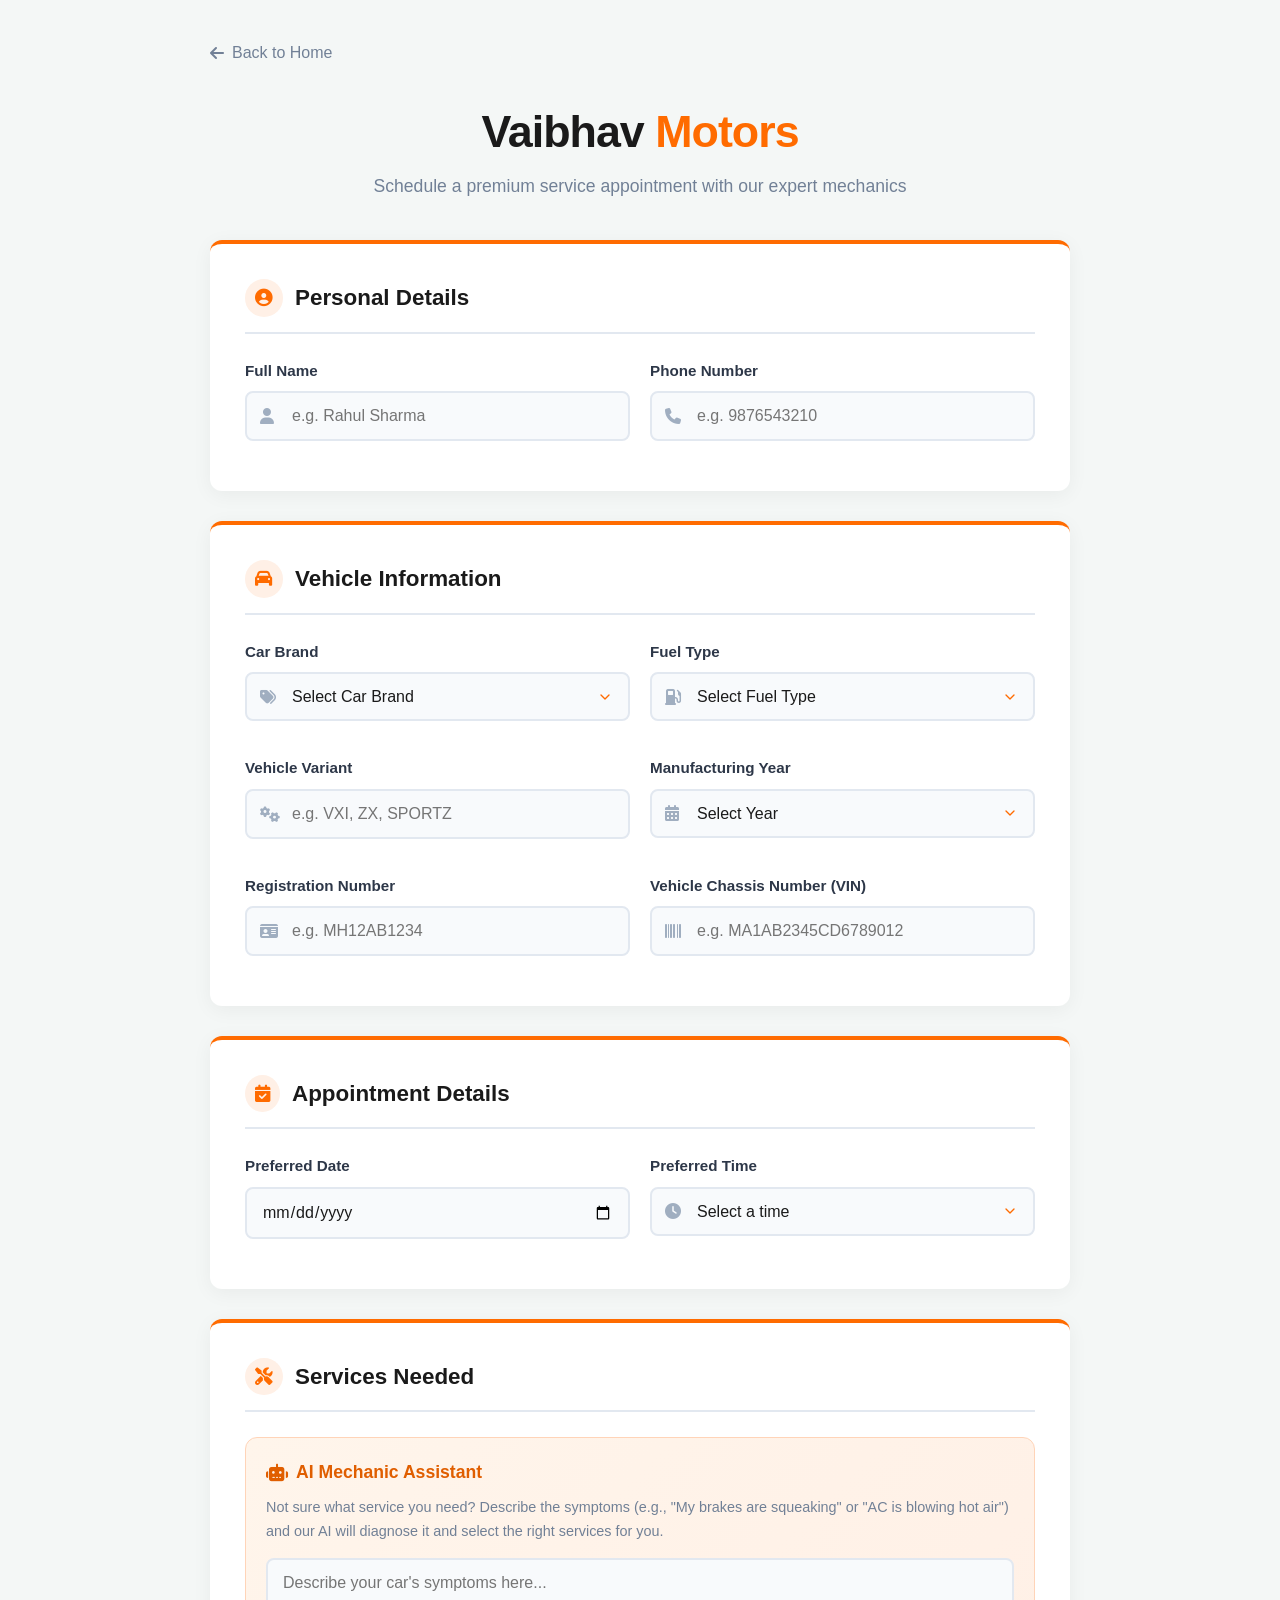
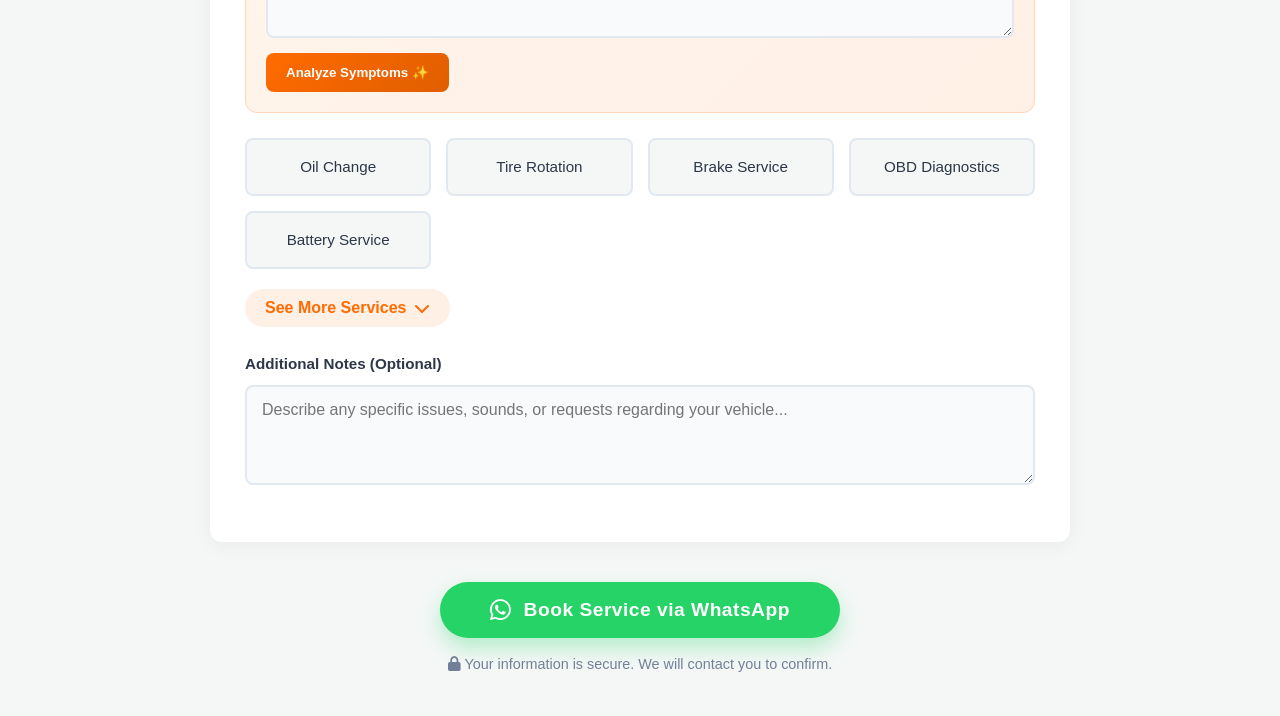
==== commit 132ca41e: "Update Booking.html" ====
--- a/Booking.html
+++ b/Booking.html
@@ -4,6 +4,7 @@
     <meta charset="UTF-8">
     <meta name="viewport" content="width=device-width, initial-scale=1.0">
     <title>Book Service - Vaibhav Motors</title>
+    <link rel="icon" type="image/png" href="images/logotranperent.png">
     <!-- FontAwesome for Icons -->
     <link rel="stylesheet" href="https://cdnjs.cloudflare.com/ajax/libs/font-awesome/6.4.0/css/all.min.css">
     <link rel="stylesheet" href="Booking.css">
--- a/Booking.css
+++ b/Booking.css
@@ -0,0 +1,407 @@
+/* ===== CSS VARIABLES ===== */
+        :root {
+            --primary: #ff6b00;
+            --primary-light: #fff0e6;
+            --primary-dark: #e05e00;
+            --whatsapp: #25D366;
+            --whatsapp-dark: #128C7E;
+            --dark: #1a1a1a;
+            --light: #ffffff;
+            --bg-color: #f4f7f6;
+            --gray-light: #e2e8f0;
+            --text-dark: #2d3748;
+            --text-muted: #718096;
+            --radius: 12px;
+            --shadow: 0 4px 20px rgba(0, 0, 0, 0.05);
+            --transition: all 0.3s ease;
+        }
+
+        /* Reset and Base Styles */
+        * {
+            margin: 0;
+            padding: 0;
+            box-sizing: border-box;
+            font-family: 'Segoe UI', Tahoma, Geneva, Verdana, sans-serif;
+        }
+        
+        body {
+            background-color: var(--bg-color);
+            color: var(--text-dark);
+            line-height: 1.6;
+        }
+        
+        .container {
+            max-width: 900px;
+            margin: 0 auto;
+            padding: 40px 20px;
+        }
+
+        /* Header Styles */
+        .top-nav {
+            display: flex;
+            justify-content: space-between;
+            align-items: center;
+            margin-bottom: 30px;
+        }
+
+        .back-link {
+            color: var(--text-muted);
+            text-decoration: none;
+            display: flex;
+            align-items: center;
+            gap: 8px;
+            font-weight: 500;
+            transition: var(--transition);
+        }
+
+        .back-link:hover {
+            color: var(--primary);
+        }
+
+        .section-header {
+            text-align: center;
+            margin-bottom: 40px;
+        }
+        
+        .section-header h2 {
+            color: var(--dark);
+            font-size: 2.8rem;
+            margin-bottom: 5px;
+            font-weight: 800;
+            letter-spacing: -1px;
+        }
+
+        .section-header h2 span {
+            color: var(--primary);
+        }
+        
+        .section-header p {
+            color: var(--text-muted);
+            font-size: 1.1rem;
+        }
+        
+        /* Form Card Styles */
+        .form-section {
+            background-color: var(--light);
+            border-radius: var(--radius);
+            box-shadow: var(--shadow);
+            padding: 35px;
+            margin-bottom: 30px;
+            border-top: 4px solid var(--primary);
+        }
+
+        .section-title {
+            display: flex;
+            align-items: center;
+            gap: 12px;
+            color: var(--dark);
+            margin-bottom: 25px;
+            font-size: 1.4rem;
+            border-bottom: 2px solid var(--gray-light);
+            padding-bottom: 15px;
+        }
+
+        .section-title i {
+            color: var(--primary);
+            background: var(--primary-light);
+            padding: 10px;
+            border-radius: 50%;
+            font-size: 1.1rem;
+        }
+
+        /* Grid Layouts */
+        .form-grid {
+            display: grid;
+            grid-template-columns: repeat(auto-fit, minmax(300px, 1fr));
+            gap: 20px;
+        }
+        
+        .form-group {
+            margin-bottom: 15px;
+        }
+        
+        .form-group label {
+            display: block;
+            margin-bottom: 8px;
+            font-weight: 600;
+            color: var(--text-dark);
+            font-size: 0.95rem;
+        }
+        
+        /* Modern Inputs */
+        .input-wrapper {
+            position: relative;
+            display: flex;
+            align-items: center;
+        }
+
+        .input-wrapper i {
+            position: absolute;
+            left: 15px;
+            color: #a0aec0;
+            font-size: 1rem;
+            transition: var(--transition);
+        }
+
+        .form-control {
+            width: 100%;
+            padding: 14px 15px 14px 45px;
+            border: 2px solid var(--gray-light);
+            border-radius: 8px;
+            font-size: 1rem;
+            transition: var(--transition);
+            background-color: #f8fafc;
+            color: var(--dark);
+        }
+        
+        .form-control:focus {
+            outline: none;
+            border-color: var(--primary);
+            background-color: var(--light);
+            box-shadow: 0 0 0 4px rgba(255, 107, 0, 0.1);
+        }
+
+        .form-control:focus + i,
+        .input-wrapper:focus-within i {
+            color: var(--primary);
+        }
+        
+        /* Select specific styling */
+        select.form-control {
+            appearance: none;
+            background-image: url("data:image/svg+xml;charset=UTF-8,%3csvg xmlns='http://www.w3.org/2000/svg' viewBox='0 0 24 24' fill='none' stroke='%23ff6b00' stroke-width='2' stroke-linecap='round' stroke-linejoin='round'%3e%3cpolyline points='6 9 12 15 18 9'%3e%3c/polyline%3e%3c/svg%3e");
+            background-repeat: no-repeat;
+            background-position: right 15px center;
+            background-size: 1em;
+        }
+
+        textarea.form-control {
+            padding-left: 15px; /* No icon for textarea */
+            resize: vertical;
+            min-height: 100px;
+        }
+        
+        /* Modern Checkbox Grid for Services */
+        .service-checkboxes {
+            display: grid;
+            grid-template-columns: repeat(auto-fit, minmax(180px, 1fr));
+            gap: 15px;
+            margin-top: 10px;
+        }
+        
+        .checkbox-group input {
+            display: none;
+        }
+        
+        .checkbox-group label {
+            display: flex;
+            align-items: center;
+            justify-content: center;
+            padding: 15px;
+            background: var(--bg-color);
+            border: 2px solid var(--gray-light);
+            border-radius: 8px;
+            cursor: pointer;
+            transition: var(--transition);
+            font-weight: 500;
+            text-align: center;
+            height: 100%;
+            margin: 0;
+            user-select: none;
+        }
+        
+        .checkbox-group input:checked + label {
+            background-color: var(--primary-light);
+            border-color: var(--primary);
+            color: var(--primary-dark);
+            box-shadow: 0 4px 10px rgba(255, 107, 0, 0.15);
+        }
+
+        .checkbox-group label:hover {
+            border-color: var(--primary);
+        }
+        
+        /* AI Mechanic Styles */
+        .ai-diagnostic-box {
+            background: linear-gradient(135deg, #fff5eb 0%, #fff0e6 100%);
+            border: 1px solid #ffd4b8;
+            border-radius: var(--radius);
+            padding: 20px;
+            margin-bottom: 25px;
+            position: relative;
+            overflow: hidden;
+        }
+        
+        .ai-diagnostic-box h4 {
+            color: var(--primary-dark);
+            margin-bottom: 10px;
+            display: flex;
+            align-items: center;
+            gap: 8px;
+            font-size: 1.1rem;
+        }
+        
+        .btn-ai {
+            background: linear-gradient(135deg, #ff6b00 0%, #e05e00 100%);
+            color: white;
+            border: none;
+            padding: 12px 20px;
+            border-radius: 8px;
+            font-weight: 600;
+            cursor: pointer;
+            margin-top: 15px;
+            transition: var(--transition);
+            display: inline-flex;
+            align-items: center;
+            gap: 8px;
+        }
+        
+        .btn-ai:hover {
+            transform: translateY(-2px);
+            box-shadow: 0 4px 12px rgba(255, 107, 0, 0.3);
+        }
+        
+        .btn-ai:disabled {
+            opacity: 0.7;
+            cursor: not-allowed;
+            transform: none;
+        }
+        
+        .ai-result-box {
+            margin-top: 15px;
+            padding: 15px;
+            background: white;
+            border-radius: 8px;
+            border-left: 4px solid var(--primary);
+            font-size: 0.95rem;
+            color: var(--text-dark);
+        }
+        
+        .ai-loading {
+            display: inline-block;
+            width: 16px;
+            height: 16px;
+            border: 2px solid rgba(255,255,255,0.3);
+            border-radius: 50%;
+            border-top-color: white;
+            animation: spin 1s ease-in-out infinite;
+        }
+        
+        @keyframes spin { to { transform: rotate(360deg); } }
+
+        /* Submit Button */
+        .form-submit {
+            text-align: center;
+            margin-top: 40px;
+        }
+        
+        .submit-btn {
+            background-color: var(--whatsapp);
+            color: white;
+            border: none;
+            padding: 16px 40px;
+            font-size: 1.2rem;
+            border-radius: 50px;
+            cursor: pointer;
+            transition: var(--transition);
+            font-weight: 700;
+            letter-spacing: 0.5px;
+            box-shadow: 0 10px 20px rgba(37, 211, 102, 0.3);
+            display: inline-flex;
+            align-items: center;
+            justify-content: center;
+            gap: 12px;
+            width: 100%;
+            max-width: 400px;
+        }
+        
+        .submit-btn:hover {
+            background-color: var(--whatsapp-dark);
+            transform: translateY(-3px);
+            box-shadow: 0 15px 25px rgba(37, 211, 102, 0.4);
+        }
+        
+        /* See More Button Styles */
+        .see-more-btn {
+            background: none;
+            border: none;
+            color: var(--primary);
+            cursor: pointer;
+            font-size: 1rem;
+            font-weight: 600;
+            margin-top: 20px;
+            padding: 10px 20px;
+            display: inline-flex;
+            align-items: center;
+            gap: 8px;
+            border-radius: 50px;
+            transition: var(--transition);
+            background-color: var(--primary-light);
+        }
+
+        .see-more-btn:hover {
+            background-color: var(--primary);
+            color: white;
+        }
+
+        .see-more-btn i {
+            transition: transform 0.3s ease;
+        }
+
+        .see-more-btn.expanded i {
+            transform: rotate(180deg);
+        }
+        
+        .additional-service {
+            display: none;
+        }
+        
+        /* Date Status Styles */
+        .date-status {
+            margin-top: 10px;
+            font-size: 0.9rem;
+            padding: 10px 15px;
+            border-radius: 6px;
+            display: none;
+            font-weight: 500;
+        }
+        
+        .date-available {
+            background-color: #e8f5e9;
+            color: #2e7d32;
+            border-left: 4px solid #4caf50;
+        }
+        
+        .date-full {
+            background-color: #ffebee;
+            color: #c62828;
+            border-left: 4px solid #f44336;
+        }
+        
+        .date-warning {
+            background-color: #fff8e1;
+            color: #f57f17;
+            border-left: 4px solid #ffb300;
+        }
+        
+        /* Responsive Adjustments */
+        @media (max-width: 768px) {
+            .container {
+                padding: 20px 15px;
+            }
+            .form-section {
+                padding: 25px 20px;
+            }
+            .section-header h2 {
+                font-size: 2.2rem;
+            }
+        }
+        
+        @media (max-width: 480px) {
+            .service-checkboxes {
+                grid-template-columns: 1fr 1fr;
+            }
+            .form-grid {
+                grid-template-columns: 1fr;
+            }
+        }
